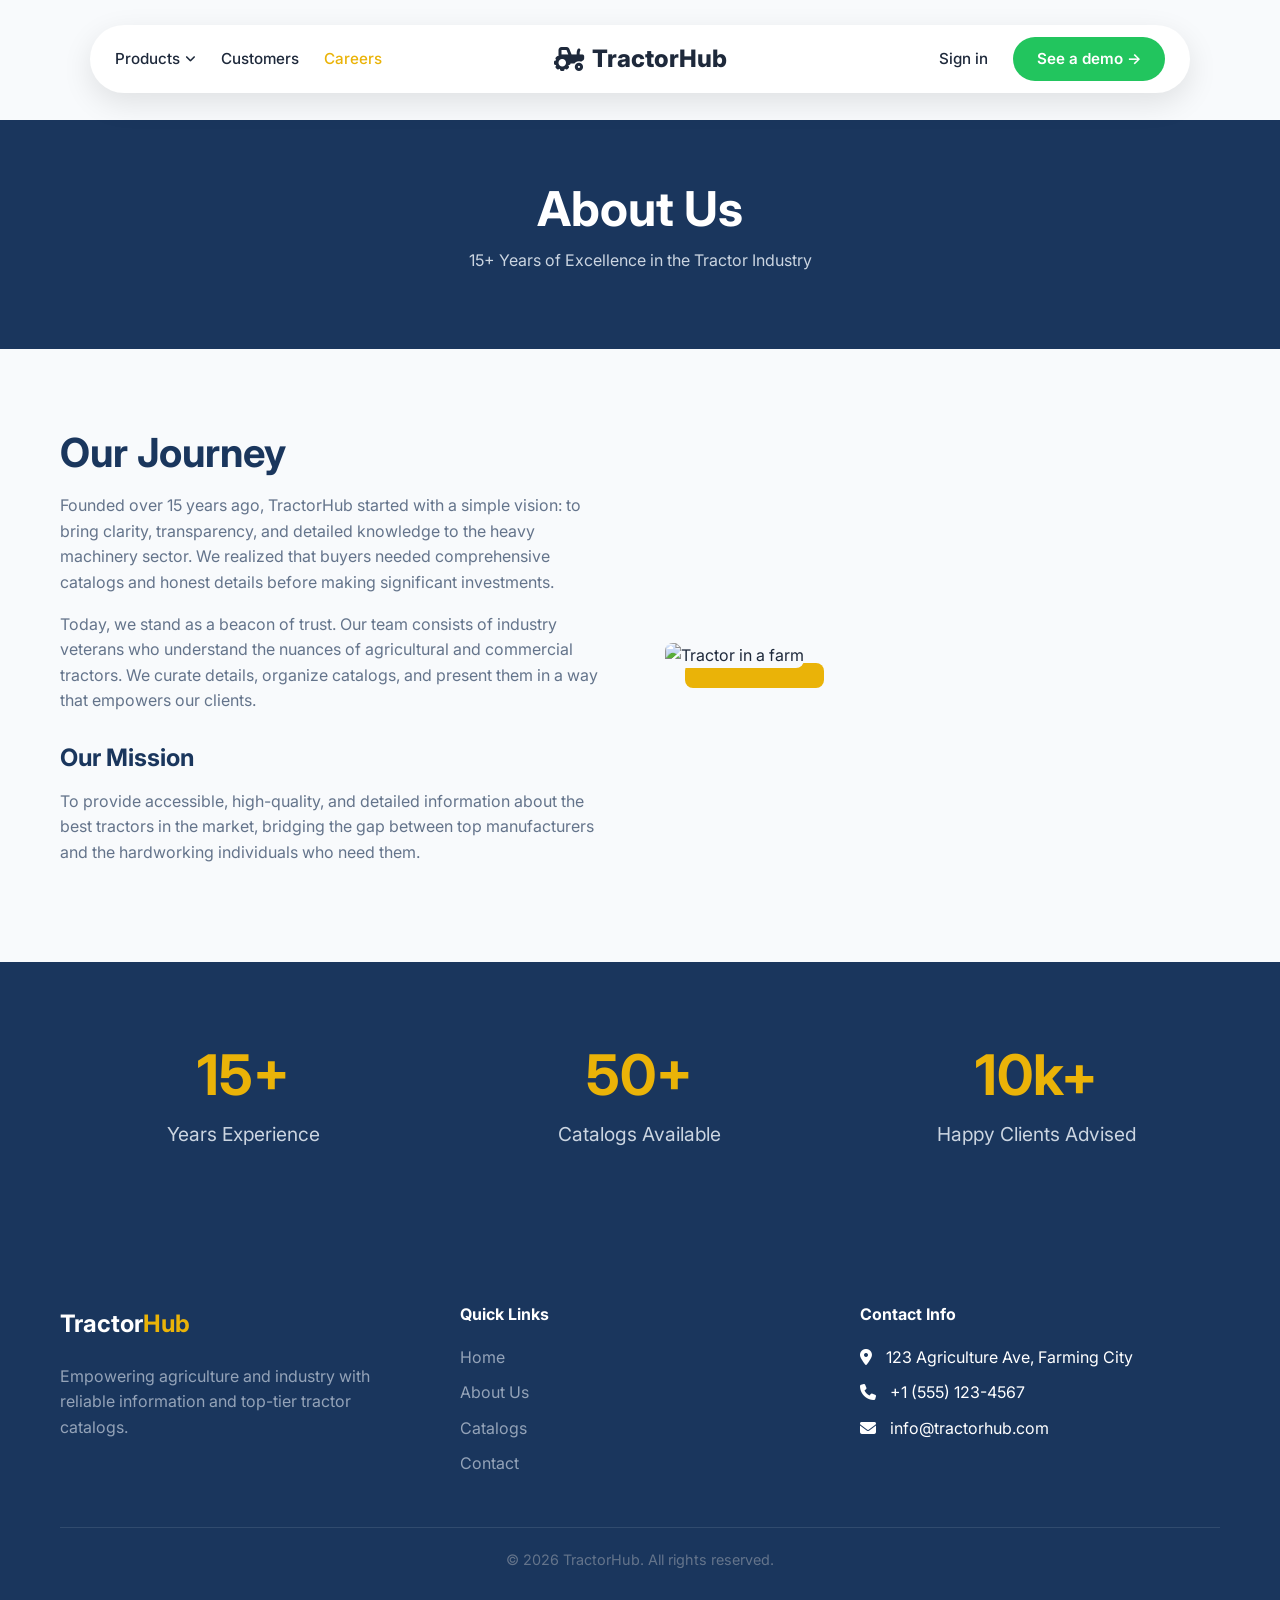
==== about.html @ 7ce3dd18 "Initial commit - TractorHub Website" ====
<!DOCTYPE html>
<html lang="en">
<head>
    <meta charset="UTF-8">
    <meta name="viewport" content="width=device-width, initial-scale=1.0">
    <title>About Us - TractorHub</title>
    <link href="https://fonts.googleapis.com/css2?family=Inter:wght@300;400;600;700;800&display=swap" rel="stylesheet">
    <link rel="stylesheet" href="https://cdnjs.cloudflare.com/ajax/libs/font-awesome/6.4.0/css/all.min.css">
    <link rel="stylesheet" href="css/style.css">
</head>
<body>

    <!-- Header -->
    <header>
        <div class="navbar">
            <div class="nav-left">
                <a href="index.html">Products <i class="fa-solid fa-angle-down" style="font-size: 0.8em; margin-left: 5px;"></i></a>
                <a href="catalogs.html">Customers</a>
                <a href="about.html" class="active">Careers</a>
            </div>
            
            <a href="index.html" class="logo">
                <i class="fa-solid fa-tractor"></i> TractorHub
            </a>
            
            <div class="nav-right">
                <a href="#" class="sign-in">Sign in</a>
                <a href="contact.html" class="btn-demo">See a demo &rarr;</a>
            </div>
        </div>
    </header>

    <!-- Page Header -->
    <div style="background-color: var(--primary-color); color: white; padding: 60px 0; text-align: center;">
        <div class="container">
            <h1 style="margin-bottom: 0;">About Us</h1>
            <p style="color: #cbd5e1; margin-top: 10px;">15+ Years of Excellence in the Tractor Industry</p>
        </div>
    </div>

    <!-- About Content -->
    <section class="section-padding">
        <div class="container about-flex">
            <div class="about-text">
                <h2>Our Journey</h2>
                <p>Founded over 15 years ago, TractorHub started with a simple vision: to bring clarity, transparency, and detailed knowledge to the heavy machinery sector. We realized that buyers needed comprehensive catalogs and honest details before making significant investments.</p>
                <p>Today, we stand as a beacon of trust. Our team consists of industry veterans who understand the nuances of agricultural and commercial tractors. We curate details, organize catalogs, and present them in a way that empowers our clients.</p>
                
                <h3 style="margin-top: 30px; color: var(--primary-color);">Our Mission</h3>
                <p>To provide accessible, high-quality, and detailed information about the best tractors in the market, bridging the gap between top manufacturers and the hardworking individuals who need them.</p>
            </div>
            <div class="about-img">
                <img src="https://images.unsplash.com/photo-1589923188900-85dae523342b?auto=format&fit=crop&w=800&q=80" alt="Tractor in a farm">
            </div>
        </div>
    </section>

    <!-- Stats -->
    <section class="section-padding" style="background-color: var(--primary-color); color: white;">
        <div class="container">
            <div class="features-grid" style="margin-top: 0;">
                <div class="text-center">
                    <h2 style="color: var(--secondary-color); font-size: 3.5rem; margin-bottom: 10px;">15+</h2>
                    <p style="color: #cbd5e1; font-size: 1.2rem;">Years Experience</p>
                </div>
                <div class="text-center">
                    <h2 style="color: var(--secondary-color); font-size: 3.5rem; margin-bottom: 10px;">50+</h2>
                    <p style="color: #cbd5e1; font-size: 1.2rem;">Catalogs Available</p>
                </div>
                <div class="text-center">
                    <h2 style="color: var(--secondary-color); font-size: 3.5rem; margin-bottom: 10px;">10k+</h2>
                    <p style="color: #cbd5e1; font-size: 1.2rem;">Happy Clients Advised</p>
                </div>
            </div>
        </div>
    </section>

    <!-- Footer -->
    <footer>
        <div class="container">
            <div class="footer-grid">
                <div>
                    <div class="footer-logo">Tractor<span>Hub</span></div>
                    <p class="footer-text">Empowering agriculture and industry with reliable information and top-tier tractor catalogs.</p>
                </div>
                <div class="footer-links">
                    <h4>Quick Links</h4>
                    <ul>
                        <li><a href="index.html">Home</a></li>
                        <li><a href="about.html">About Us</a></li>
                        <li><a href="catalogs.html">Catalogs</a></li>
                        <li><a href="contact.html">Contact</a></li>
                    </ul>
                </div>
                <div class="footer-links">
                    <h4>Contact Info</h4>
                    <ul>
                        <li><i class="fa-solid fa-location-dot" style="margin-right: 10px;"></i> 123 Agriculture Ave, Farming City</li>
                        <li><i class="fa-solid fa-phone" style="margin-right: 10px;"></i> +1 (555) 123-4567</li>
                        <li><i class="fa-solid fa-envelope" style="margin-right: 10px;"></i> info@tractorhub.com</li>
                    </ul>
                </div>
            </div>
            <div class="footer-bottom">
                <p>&copy; 2026 TractorHub. All rights reserved.</p>
            </div>
        </div>
    </footer>

</body>
</html>
---- css/style.css ----
/* ===== Premium Tractor & Automobile Business CSS ===== */
:root {
  --primary-color: #1a365d; /* Deep Blue */
  --secondary-color: #eab308; /* Industrial Yellow */
  --text-dark: #1e293b;
  --text-light: #64748b;
  --bg-light: #f8fafc;
  --white: #ffffff;
  --transition: all 0.3s ease-in-out;
  --font-main: 'Inter', system-ui, -apple-system, sans-serif;
}

* {
  margin: 0;
  padding: 0;
  box-sizing: border-box;
}

body {
  font-family: var(--font-main);
  line-height: 1.6;
  color: var(--text-dark);
  background-color: var(--bg-light);
}

body:not(.has-hero) {
  padding-top: 120px; 
}

a {
  text-decoration: none;
  color: inherit;
}

ul {
  list-style: none;
}

/* Typography */
h1, h2, h3, h4 {
  font-weight: 700;
  line-height: 1.2;
  margin-bottom: 1rem;
}

h1 { font-size: 3rem; }
h2 { font-size: 2.5rem; color: var(--primary-color); }
h3 { font-size: 1.5rem; }

p {
  margin-bottom: 1rem;
  color: var(--text-light);
}

.container {
  max-width: 1200px;
  margin: 0 auto;
  padding: 0 20px;
}

.text-center { text-align: center; }
.section-padding { padding: 80px 0; }

/* Buttons */
.btn {
  display: inline-block;
  padding: 12px 30px;
  border-radius: 4px;
  font-weight: 600;
  text-transform: uppercase;
  letter-spacing: 1px;
  transition: var(--transition);
  cursor: pointer;
  border: none;
}

.btn-primary {
  background-color: var(--secondary-color);
  color: var(--primary-color);
}

.btn-primary:hover {
  background-color: #ca9a04;
  transform: translateY(-2px);
  box-shadow: 0 4px 12px rgba(234, 179, 8, 0.3);
}

.btn-outline {
  border: 2px solid var(--white);
  color: var(--white);
}

.btn-outline:hover {
  background-color: var(--white);
  color: var(--primary-color);
}

/* ===== NEW FLOATING NAVBAR STYLES ===== */
header {
  position: absolute;
  top: 25px;
  left: 0;
  right: 0;
  z-index: 1000;
  display: flex;
  justify-content: center;
}

.navbar {
  background-color: var(--white);
  display: grid;
  grid-template-columns: 1fr auto 1fr;
  align-items: center;
  width: 90%;
  max-width: 1100px;
  padding: 12px 25px;
  border-radius: 50px;
  box-shadow: 0 10px 30px rgba(0,0,0,0.1);
}

.nav-left {
  display: flex;
  gap: 25px;
  justify-content: flex-start;
  font-size: 0.95rem;
  font-weight: 500;
}

.nav-left a {
  color: var(--text-dark);
  transition: var(--transition);
  display: flex;
  align-items: center;
}

.nav-left a:hover, .nav-left a.active {
  color: var(--secondary-color);
}

.logo {
  font-size: 1.5rem;
  font-weight: 800;
  color: var(--text-dark);
  display: flex;
  align-items: center;
  gap: 8px;
}

.nav-right {
  display: flex;
  gap: 25px;
  justify-content: flex-end;
  align-items: center;
  font-size: 0.95rem;
  font-weight: 500;
}

.nav-right a.sign-in {
  color: var(--text-dark);
}

.nav-right a.sign-in:hover {
  color: var(--secondary-color);
}

.btn-demo {
  background-color: #22c55e;
  color: var(--white) !important;
  padding: 10px 24px;
  border-radius: 30px;
  font-weight: 600;
  display: inline-flex;
  align-items: center;
  gap: 8px;
  transition: var(--transition);
}

.btn-demo:hover {
  background-color: #16a34a;
}

/* Hero Section */
.hero {
  height: 100vh;
  background: linear-gradient(rgba(26, 54, 93, 0.6), rgba(26, 54, 93, 0.8)), url('https://images.unsplash.com/photo-1592982537447-7440770cbfc9?auto=format&fit=crop&q=80') center/cover;
  display: flex;
  align-items: center;
  color: var(--white);
  padding-top: 80px; 
}

.hero-content {
  max-width: 800px;
}

.hero p {
  color: #e2e8f0;
  font-size: 1.2rem;
  margin-bottom: 2rem;
}

.hero-btns {
  display: flex;
  gap: 20px;
}

/* Features Section */
.features-grid {
  display: grid;
  grid-template-columns: repeat(auto-fit, minmax(300px, 1fr));
  gap: 30px;
  margin-top: 50px;
}

.feature-card {
  background: var(--white);
  padding: 40px 30px;
  border-radius: 8px;
  text-align: center;
  box-shadow: 0 4px 6px rgba(0,0,0,0.05);
  transition: var(--transition);
  border-bottom: 4px solid transparent;
}

.feature-card:hover {
  transform: translateY(-10px);
  box-shadow: 0 10px 20px rgba(0,0,0,0.1);
  border-bottom-color: var(--secondary-color);
}

.feature-icon {
  font-size: 3rem;
  color: var(--secondary-color);
  margin-bottom: 20px;
}

/* Catalogs/Services Section */
.catalogs {
  background-color: var(--white);
}

.catalog-grid {
  display: grid;
  grid-template-columns: repeat(auto-fit, minmax(350px, 1fr));
  gap: 40px;
  margin-top: 50px;
}

.catalog-item {
  border-radius: 8px;
  overflow: hidden;
  box-shadow: 0 4px 15px rgba(0,0,0,0.08);
  background: var(--white);
  transition: var(--transition);
}

.catalog-item:hover {
  transform: scale(1.02);
}

.catalog-img {
  width: 100%;
  height: 250px;
  object-fit: cover;
}

.catalog-info {
  padding: 25px;
}

/* About Section */
.about-flex {
  display: flex;
  align-items: center;
  gap: 50px;
}

.about-text, .about-img {
  flex: 1;
}

.about-img img {
  width: 100%;
  border-radius: 8px;
  box-shadow: 20px 20px 0 var(--secondary-color);
}

/* Contact Section */
.contact-wrapper {
  display: grid;
  grid-template-columns: 1fr 1fr;
  gap: 50px;
  background: var(--white);
  padding: 50px;
  border-radius: 12px;
  box-shadow: 0 10px 30px rgba(0,0,0,0.05);
}

.contact-info h3 { color: var(--primary-color); }
.info-item {
  display: flex;
  align-items: flex-start;
  margin-bottom: 20px;
  gap: 15px;
}

.info-item i {
  color: var(--secondary-color);
  font-size: 1.5rem;
  margin-top: 5px;
}

.contact-form .form-group {
  margin-bottom: 20px;
}

.form-control {
  width: 100%;
  padding: 15px;
  border: 1px solid #cbd5e1;
  border-radius: 4px;
  font-family: inherit;
  transition: var(--transition);
}

.form-control:focus {
  outline: none;
  border-color: var(--primary-color);
  box-shadow: 0 0 0 3px rgba(26, 54, 93, 0.1);
}

textarea.form-control {
  height: 150px;
  resize: vertical;
}

/* Footer */
footer {
  background-color: var(--primary-color);
  color: var(--white);
  padding: 60px 0 20px;
}

.footer-grid {
  display: grid;
  grid-template-columns: repeat(auto-fit, minmax(250px, 1fr));
  gap: 40px;
  margin-bottom: 40px;
}

.footer-logo {
  font-size: 1.5rem;
  font-weight: bold;
  margin-bottom: 20px;
}

.footer-logo span { color: var(--secondary-color); }
.footer-text { color: #94a3b8; }

.footer-links h4 { margin-bottom: 20px; }
.footer-links li { margin-bottom: 10px; }
.footer-links a { color: #94a3b8; transition: var(--transition); }
.footer-links a:hover { color: var(--secondary-color); padding-left: 5px; }

.footer-bottom {
  text-align: center;
  padding-top: 20px;
  border-top: 1px solid rgba(255,255,255,0.1);
  color: #94a3b8;
  font-size: 0.9rem;
}

/* Responsive */
@media (max-width: 768px) {
  .navbar { grid-template-columns: 1fr auto; padding: 15px 20px; width: 95%; }
  .nav-left, .nav-right { display: none; }
  h1 { font-size: 2.2rem; }
  .about-flex { flex-direction: column; }
  .contact-wrapper { grid-template-columns: 1fr; }
}
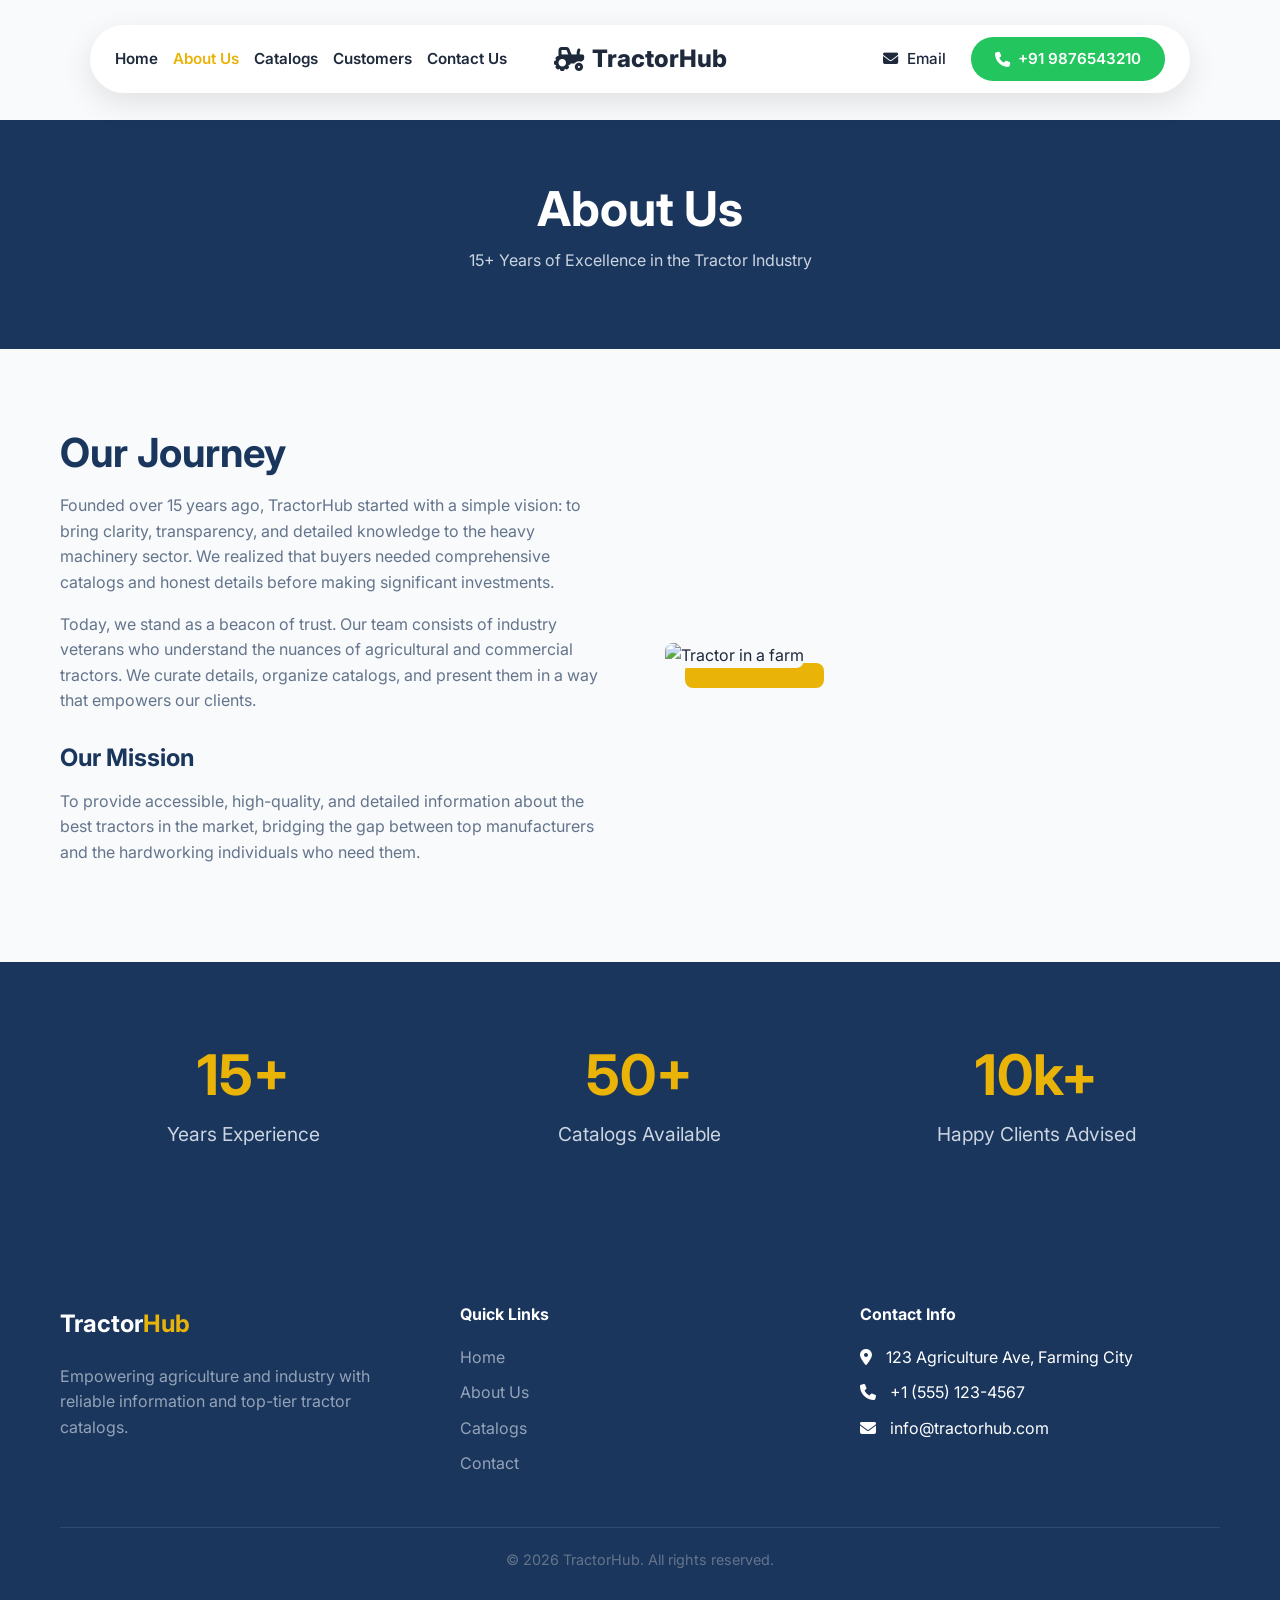
==== commit 67dd301d: "Updated navbar with contact info and added customers page" ====
--- a/about.html
+++ b/about.html
@@ -14,9 +14,11 @@
     <header>
         <div class="navbar">
             <div class="nav-left">
-                <a href="index.html">Products <i class="fa-solid fa-angle-down" style="font-size: 0.8em; margin-left: 5px;"></i></a>
-                <a href="catalogs.html">Customers</a>
-                <a href="about.html" class="active">Careers</a>
+                <a href="index.html">Home</a>
+                <a href="about.html" class="active">About Us</a>
+                <a href="catalogs.html">Catalogs</a>
+                <a href="customers.html">Customers</a>
+                <a href="contact.html">Contact Us</a>
             </div>
             
             <a href="index.html" class="logo">
@@ -24,8 +26,8 @@
             </a>
             
             <div class="nav-right">
-                <a href="#" class="sign-in">Sign in</a>
-                <a href="contact.html" class="btn-demo">See a demo &rarr;</a>
+                <a href="mailto:info@tractorhub.com" class="sign-in"><i class="fa-solid fa-envelope" style="margin-right: 5px;"></i> Email</a>
+                <a href="tel:+919876543210" class="btn-demo"><i class="fa-solid fa-phone"></i> +91 9876543210</a>
             </div>
         </div>
     </header>
--- a/css/style.css
+++ b/css/style.css
@@ -120,10 +120,10 @@
 
 .nav-left {
   display: flex;
-  gap: 25px;
+  gap: 15px;
   justify-content: flex-start;
   font-size: 0.95rem;
-  font-weight: 500;
+  font-weight: 600;
 }
 
 .nav-left a {
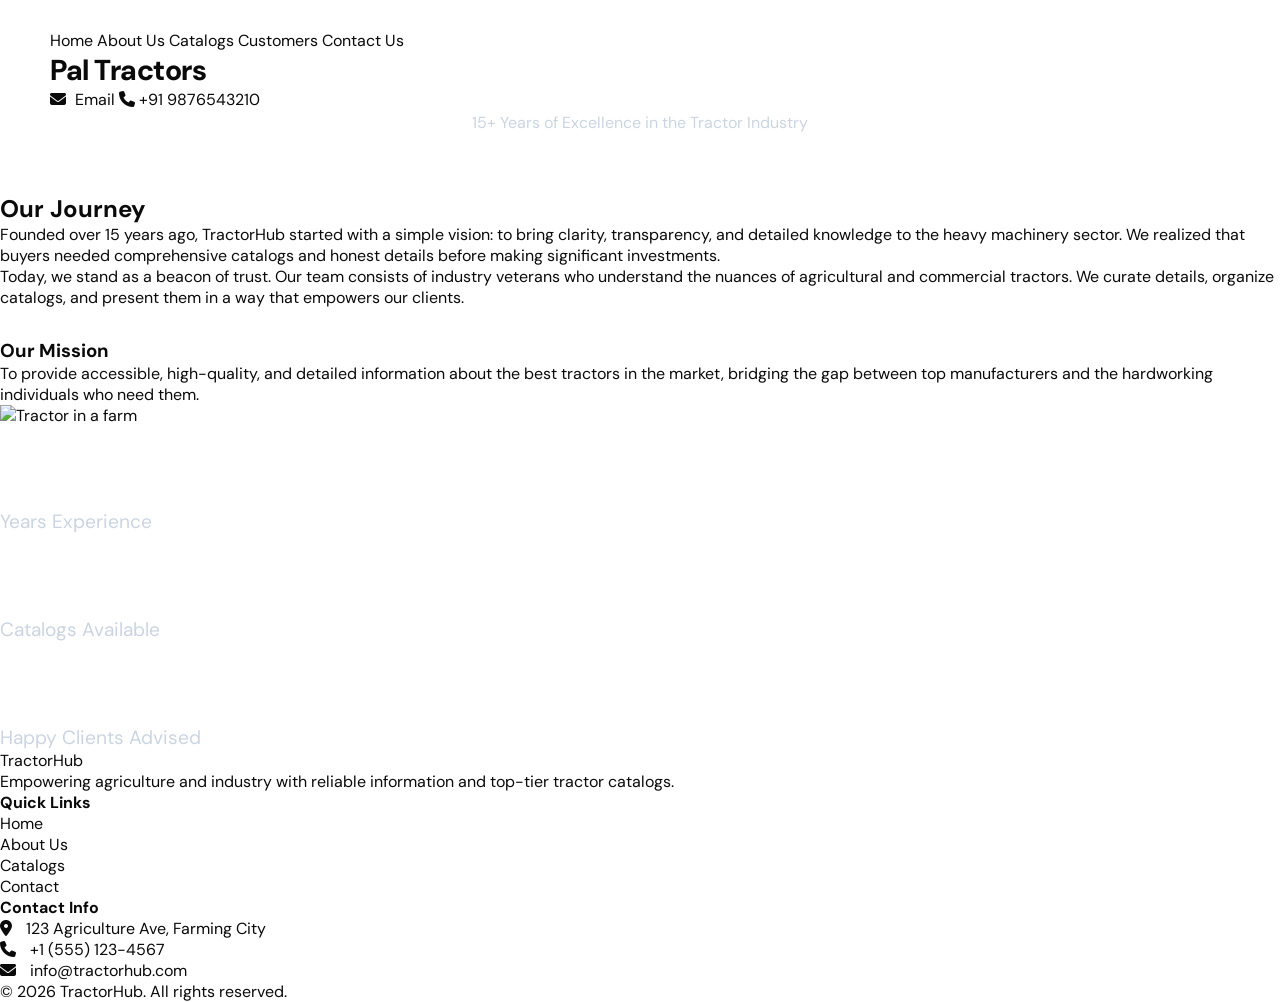
==== commit aa6168fd: "Updated brand name to Pal Tractors, added nav hover effects, and implemented automatic image slider " ====
--- a/about.html
+++ b/about.html
@@ -21,9 +21,7 @@
                 <a href="contact.html">Contact Us</a>
             </div>
             
-            <a href="index.html" class="logo">
-                <i class="fa-solid fa-tractor"></i> TractorHub
-            </a>
+            <a href="index.html" class="logo">Pal Tractors</a>
             
             <div class="nav-right">
                 <a href="mailto:info@tractorhub.com" class="sign-in"><i class="fa-solid fa-envelope" style="margin-right: 5px;"></i> Email</a>
--- a/css/style.css
+++ b/css/style.css
@@ -1,13 +1,15 @@
-/* ===== Premium Tractor & Automobile Business CSS ===== */
+/* ===== New TractorHub CSS (TerraElix Inspired) ===== */
+@import url('https://fonts.googleapis.com/css2?family=DM+Sans:opsz,wght@9..40,400;9..40,500;9..40,700&display=swap');
+
 :root {
-  --primary-color: #1a365d; /* Deep Blue */
-  --secondary-color: #eab308; /* Industrial Yellow */
-  --text-dark: #1e293b;
-  --text-light: #64748b;
-  --bg-light: #f8fafc;
+  --primary-green: #5a7d2a;
+  --dark-green: #3f591c;
+  --black: #0a0a0a;
   --white: #ffffff;
-  --transition: all 0.3s ease-in-out;
-  --font-main: 'Inter', system-ui, -apple-system, sans-serif;
+  --off-white: #f5f5f5;
+  --text-gray: #e5e5e5;
+  --transition: all 0.3s ease;
+  --font-main: 'DM Sans', sans-serif;
 }
 
 * {
@@ -18,13 +20,9 @@
 
 body {
   font-family: var(--font-main);
-  line-height: 1.6;
-  color: var(--text-dark);
-  background-color: var(--bg-light);
-}
-
-body:not(.has-hero) {
-  padding-top: 120px; 
+  background-color: var(--white);
+  color: var(--black);
+  overflow-x: hidden;
 }
 
 a {
@@ -32,349 +30,357 @@
   color: inherit;
 }
 
-ul {
-  list-style: none;
-}
-
-/* Typography */
-h1, h2, h3, h4 {
-  font-weight: 700;
-  line-height: 1.2;
-  margin-bottom: 1rem;
-}
-
-h1 { font-size: 3rem; }
-h2 { font-size: 2.5rem; color: var(--primary-color); }
-h3 { font-size: 1.5rem; }
-
-p {
-  margin-bottom: 1rem;
-  color: var(--text-light);
-}
-
-.container {
-  max-width: 1200px;
-  margin: 0 auto;
-  padding: 0 20px;
-}
-
-.text-center { text-align: center; }
-.section-padding { padding: 80px 0; }
-
-/* Buttons */
-.btn {
-  display: inline-block;
-  padding: 12px 30px;
-  border-radius: 4px;
-  font-weight: 600;
-  text-transform: uppercase;
-  letter-spacing: 1px;
-  transition: var(--transition);
-  cursor: pointer;
-  border: none;
-}
-
-.btn-primary {
-  background-color: var(--secondary-color);
-  color: var(--primary-color);
-}
-
-.btn-primary:hover {
-  background-color: #ca9a04;
-  transform: translateY(-2px);
-  box-shadow: 0 4px 12px rgba(234, 179, 8, 0.3);
-}
-
-.btn-outline {
-  border: 2px solid var(--white);
-  color: var(--white);
-}
-
-.btn-outline:hover {
-  background-color: var(--white);
-  color: var(--primary-color);
-}
-
-/* ===== NEW FLOATING NAVBAR STYLES ===== */
+ul { list-style: none; }
+
+/* Transparent Navbar */
 header {
   position: absolute;
-  top: 25px;
+  top: 0;
   left: 0;
   right: 0;
-  z-index: 1000;
-  display: flex;
-  justify-content: center;
-}
-
-.navbar {
+  z-index: 100;
+  padding: 30px 50px;
+}
+
+.nav-container {
+  display: flex;
+  justify-content: space-between;
+  align-items: center;
+  max-width: 1400px;
+  margin: 0 auto;
+  color: var(--white);
+}
+
+.logo {
+  font-size: 1.8rem;
+  font-weight: 800;
+  letter-spacing: -0.5px;
+}
+
+.nav-links {
+  display: flex;
+  gap: 30px;
+  font-size: 1rem;
+  font-weight: 500;
+}
+
+/* Nav underline effect */
+.nav-links a {
+  position: relative;
+  padding-bottom: 5px;
+  transition: var(--transition);
+}
+.nav-links a::after {
+  content: '';
+  position: absolute;
+  bottom: 0;
+  left: 0;
+  width: 0;
+  height: 2px;
   background-color: var(--white);
-  display: grid;
-  grid-template-columns: 1fr auto 1fr;
-  align-items: center;
-  width: 90%;
-  max-width: 1100px;
-  padding: 12px 25px;
-  border-radius: 50px;
-  box-shadow: 0 10px 30px rgba(0,0,0,0.1);
-}
-
-.nav-left {
-  display: flex;
-  gap: 15px;
-  justify-content: flex-start;
-  font-size: 0.95rem;
-  font-weight: 600;
-}
-
-.nav-left a {
-  color: var(--text-dark);
-  transition: var(--transition);
-  display: flex;
-  align-items: center;
-}
-
-.nav-left a:hover, .nav-left a.active {
-  color: var(--secondary-color);
-}
-
-.logo {
-  font-size: 1.5rem;
-  font-weight: 800;
-  color: var(--text-dark);
-  display: flex;
-  align-items: center;
-  gap: 8px;
-}
-
-.nav-right {
-  display: flex;
-  gap: 25px;
-  justify-content: flex-end;
-  align-items: center;
-  font-size: 0.95rem;
-  font-weight: 500;
-}
-
-.nav-right a.sign-in {
-  color: var(--text-dark);
-}
-
-.nav-right a.sign-in:hover {
-  color: var(--secondary-color);
-}
-
-.btn-demo {
-  background-color: #22c55e;
-  color: var(--white) !important;
-  padding: 10px 24px;
-  border-radius: 30px;
-  font-weight: 600;
-  display: inline-flex;
+  transition: width 0.3s ease;
+}
+.nav-links a:hover::after, .nav-links a.active::after {
+  width: 100%;
+}
+.nav-links a:hover {
+  opacity: 1;
+}
+
+.nav-icons {
+  display: flex;
+  align-items: center;
+  gap: 20px;
+  font-size: 1rem;
+  font-weight: 500;
+}
+
+.nav-icons a {
+  display: flex;
   align-items: center;
   gap: 8px;
   transition: var(--transition);
 }
-
-.btn-demo:hover {
-  background-color: #16a34a;
+.nav-icons a:hover {
+  opacity: 0.8;
 }
 
 /* Hero Section */
-.hero {
-  height: 100vh;
-  background: linear-gradient(rgba(26, 54, 93, 0.6), rgba(26, 54, 93, 0.8)), url('https://images.unsplash.com/photo-1592982537447-7440770cbfc9?auto=format&fit=crop&q=80') center/cover;
-  display: flex;
-  align-items: center;
-  color: var(--white);
-  padding-top: 80px; 
+.hero-section {
+  position: relative;
+  min-height: 100vh;
+  background: linear-gradient(135deg, #74a336 0%, #3f591c 100%);
+  display: flex;
+  flex-direction: column;
+  justify-content: center;
+  padding: 120px 50px 0;
+  overflow: hidden;
+}
+
+.hero-bg-image {
+  position: absolute;
+  top: 0;
+  left: 0;
+  width: 100%;
+  height: 100%;
+  object-fit: cover;
+  opacity: 0.3;
+  mix-blend-mode: overlay;
+  pointer-events: none;
 }
 
 .hero-content {
-  max-width: 800px;
-}
-
-.hero p {
-  color: #e2e8f0;
-  font-size: 1.2rem;
-  margin-bottom: 2rem;
-}
-
-.hero-btns {
-  display: flex;
+  position: relative;
+  z-index: 10;
+  max-width: 1400px;
+  margin: 0 auto;
+  width: 100%;
+  display: flex;
+  align-items: center;
+  justify-content: space-between;
+}
+
+.hero-left {
+  flex: 1;
+  max-width: 650px;
+  color: var(--white);
+}
+
+.huge-title {
+  font-size: 5.5rem;
+  line-height: 0.95;
+  font-weight: 700;
+  letter-spacing: -2px;
+  margin-bottom: 40px;
+  position: relative;
+}
+
+.huge-title em {
+  font-weight: 400;
+  font-style: normal;
+  color: rgba(255, 255, 255, 0.7);
+}
+
+.check-badge {
+  display: inline-flex;
+  align-items: center;
+  justify-content: center;
+  width: 60px;
+  height: 60px;
+  background-color: rgba(255,255,255,0.2);
+  border-radius: 50%;
+  backdrop-filter: blur(5px);
+  margin-left: 15px;
+  vertical-align: middle;
+}
+
+.hero-action {
+  display: flex;
+  align-items: center;
+  gap: 30px;
+}
+
+.btn-explore {
+  background-color: var(--black);
+  color: var(--white);
+  padding: 18px 35px;
+  font-size: 1.1rem;
+  font-weight: 500;
+  display: inline-flex;
+  align-items: center;
+  gap: 10px;
+  transition: var(--transition);
+}
+
+.btn-explore:hover {
+  background-color: #222;
+  transform: translateY(-2px);
+}
+
+.hero-desc {
+  max-width: 250px;
+  font-size: 0.9rem;
+  line-height: 1.5;
+  color: var(--text-gray);
+}
+
+.hero-right {
+  flex: 1;
+  display: flex;
+  justify-content: flex-end;
+  position: relative;
+}
+
+/* Image Slider inside Hero Right */
+.hero-slider {
+  position: relative;
+  width: 100%;
+  max-width: 600px;
+  height: 450px;
+  transform: rotate(3deg);
+  transition: transform 0.5s ease;
+}
+
+.hero-slider:hover {
+  transform: rotate(0deg) scale(1.02);
+}
+
+.hero-slider img {
+  position: absolute;
+  top: 0;
+  left: 0;
+  width: 100%;
+  height: 100%;
+  object-fit: cover;
+  border-radius: 20px;
+  box-shadow: 0 30px 60px rgba(0,0,0,0.3);
+  opacity: 0;
+  animation: slideFade 15s infinite;
+}
+
+/* Delay for each image to create a continuous loop */
+.hero-slider img:nth-child(1) { animation-delay: 0s; }
+.hero-slider img:nth-child(2) { animation-delay: 5s; }
+.hero-slider img:nth-child(3) { animation-delay: 10s; }
+
+@keyframes slideFade {
+  0% { opacity: 0; transform: scale(1.05); }
+  5% { opacity: 1; transform: scale(1); }
+  33% { opacity: 1; transform: scale(1); }
+  38% { opacity: 0; transform: scale(0.95); }
+  100% { opacity: 0; }
+}
+
+/* Bottom Banner */
+.bottom-banner-wrapper {
+  position: relative;
+  z-index: 20;
+  max-width: 1400px;
+  margin: -60px auto 40px;
+  display: flex;
+  box-shadow: 0 20px 40px rgba(0,0,0,0.15);
+}
+
+.banner-left, .banner-center, .banner-right {
+  padding: 40px;
+}
+
+.banner-left {
+  flex: 2;
+  background-color: var(--off-white);
+  position: relative;
+  overflow: hidden;
+}
+
+.banner-left h3 {
+  font-size: 1.8rem;
+  font-weight: 500;
+  line-height: 1.2;
+  margin-bottom: 20px;
+  max-width: 300px;
+}
+
+.banner-link {
+  font-size: 0.9rem;
+  font-weight: 500;
+  text-decoration: underline;
+  color: #555;
+}
+
+.banner-bg-img {
+  position: absolute;
+  right: -20px;
+  bottom: -20px;
+  width: 300px;
+  height: 200px;
+  object-fit: cover;
+  opacity: 0.9;
+  border-radius: 20px;
+  box-shadow: -10px -10px 30px rgba(0,0,0,0.05);
+}
+
+.banner-center {
+  flex: 1;
+  background-color: var(--white);
+  display: flex;
+  flex-direction: column;
+  justify-content: space-between;
+}
+
+.icon-circle {
+  width: 40px;
+  height: 40px;
+  border-radius: 50%;
+  background-color: var(--black);
+  color: var(--white);
+  display: flex;
+  align-items: center;
+  justify-content: center;
+  margin-bottom: 15px;
+}
+
+.banner-center p {
+  font-size: 0.95rem;
+  color: #555;
+  margin-bottom: 20px;
+}
+
+.carousel-dots {
+  display: flex;
+  gap: 8px;
+}
+
+.carousel-dots span {
+  width: 25px;
+  height: 2px;
+  background-color: #ddd;
+}
+.carousel-dots span.active { background-color: var(--black); }
+
+.banner-right {
+  flex: 1.5;
+  background-color: var(--black);
+  color: var(--white);
+  display: flex;
+  align-items: center;
   gap: 20px;
 }
 
-/* Features Section */
-.features-grid {
-  display: grid;
-  grid-template-columns: repeat(auto-fit, minmax(300px, 1fr));
-  gap: 30px;
-  margin-top: 50px;
-}
-
-.feature-card {
-  background: var(--white);
-  padding: 40px 30px;
-  border-radius: 8px;
-  text-align: center;
-  box-shadow: 0 4px 6px rgba(0,0,0,0.05);
-  transition: var(--transition);
-  border-bottom: 4px solid transparent;
-}
-
-.feature-card:hover {
-  transform: translateY(-10px);
-  box-shadow: 0 10px 20px rgba(0,0,0,0.1);
-  border-bottom-color: var(--secondary-color);
-}
-
-.feature-icon {
-  font-size: 3rem;
-  color: var(--secondary-color);
-  margin-bottom: 20px;
-}
-
-/* Catalogs/Services Section */
-.catalogs {
-  background-color: var(--white);
-}
-
-.catalog-grid {
-  display: grid;
-  grid-template-columns: repeat(auto-fit, minmax(350px, 1fr));
-  gap: 40px;
-  margin-top: 50px;
-}
-
-.catalog-item {
-  border-radius: 8px;
-  overflow: hidden;
-  box-shadow: 0 4px 15px rgba(0,0,0,0.08);
-  background: var(--white);
-  transition: var(--transition);
-}
-
-.catalog-item:hover {
-  transform: scale(1.02);
-}
-
-.catalog-img {
-  width: 100%;
-  height: 250px;
+.avatars {
+  display: flex;
+}
+
+.avatars img {
+  width: 50px;
+  height: 50px;
+  border-radius: 50%;
+  border: 2px solid var(--black);
+  margin-left: -15px;
   object-fit: cover;
 }
-
-.catalog-info {
-  padding: 25px;
-}
-
-/* About Section */
-.about-flex {
-  display: flex;
-  align-items: center;
-  gap: 50px;
-}
-
-.about-text, .about-img {
-  flex: 1;
-}
-
-.about-img img {
-  width: 100%;
-  border-radius: 8px;
-  box-shadow: 20px 20px 0 var(--secondary-color);
-}
-
-/* Contact Section */
-.contact-wrapper {
-  display: grid;
-  grid-template-columns: 1fr 1fr;
-  gap: 50px;
-  background: var(--white);
-  padding: 50px;
-  border-radius: 12px;
-  box-shadow: 0 10px 30px rgba(0,0,0,0.05);
-}
-
-.contact-info h3 { color: var(--primary-color); }
-.info-item {
-  display: flex;
-  align-items: flex-start;
-  margin-bottom: 20px;
-  gap: 15px;
-}
-
-.info-item i {
-  color: var(--secondary-color);
-  font-size: 1.5rem;
-  margin-top: 5px;
-}
-
-.contact-form .form-group {
-  margin-bottom: 20px;
-}
-
-.form-control {
-  width: 100%;
-  padding: 15px;
-  border: 1px solid #cbd5e1;
-  border-radius: 4px;
-  font-family: inherit;
-  transition: var(--transition);
-}
-
-.form-control:focus {
-  outline: none;
-  border-color: var(--primary-color);
-  box-shadow: 0 0 0 3px rgba(26, 54, 93, 0.1);
-}
-
-textarea.form-control {
-  height: 150px;
-  resize: vertical;
-}
-
-/* Footer */
-footer {
-  background-color: var(--primary-color);
-  color: var(--white);
-  padding: 60px 0 20px;
-}
-
-.footer-grid {
-  display: grid;
-  grid-template-columns: repeat(auto-fit, minmax(250px, 1fr));
-  gap: 40px;
-  margin-bottom: 40px;
-}
-
-.footer-logo {
-  font-size: 1.5rem;
-  font-weight: bold;
-  margin-bottom: 20px;
-}
-
-.footer-logo span { color: var(--secondary-color); }
-.footer-text { color: #94a3b8; }
-
-.footer-links h4 { margin-bottom: 20px; }
-.footer-links li { margin-bottom: 10px; }
-.footer-links a { color: #94a3b8; transition: var(--transition); }
-.footer-links a:hover { color: var(--secondary-color); padding-left: 5px; }
-
-.footer-bottom {
-  text-align: center;
-  padding-top: 20px;
-  border-top: 1px solid rgba(255,255,255,0.1);
-  color: #94a3b8;
-  font-size: 0.9rem;
+.avatars img:first-child { margin-left: 0; }
+
+.stats h3 {
+  font-size: 1.8rem;
+  font-weight: 500;
+}
+
+.stats p {
+  font-size: 0.85rem;
+  color: #999;
 }
 
 /* Responsive */
+@media (max-width: 1024px) {
+  .huge-title { font-size: 4rem; }
+  .bottom-banner-wrapper { flex-direction: column; margin-top: 0; }
+  .hero-section { padding-bottom: 60px; min-height: auto; }
+}
+
 @media (max-width: 768px) {
-  .navbar { grid-template-columns: 1fr auto; padding: 15px 20px; width: 95%; }
-  .nav-left, .nav-right { display: none; }
-  h1 { font-size: 2.2rem; }
-  .about-flex { flex-direction: column; }
-  .contact-wrapper { grid-template-columns: 1fr; }
-}
+  .nav-links { display: none; }
+  .hero-content { flex-direction: column; text-align: center; gap: 40px; }
+  .hero-action { flex-direction: column; }
+  .check-badge { display: none; }
+  .hero-slider { max-width: 90%; height: 300px; }
+}
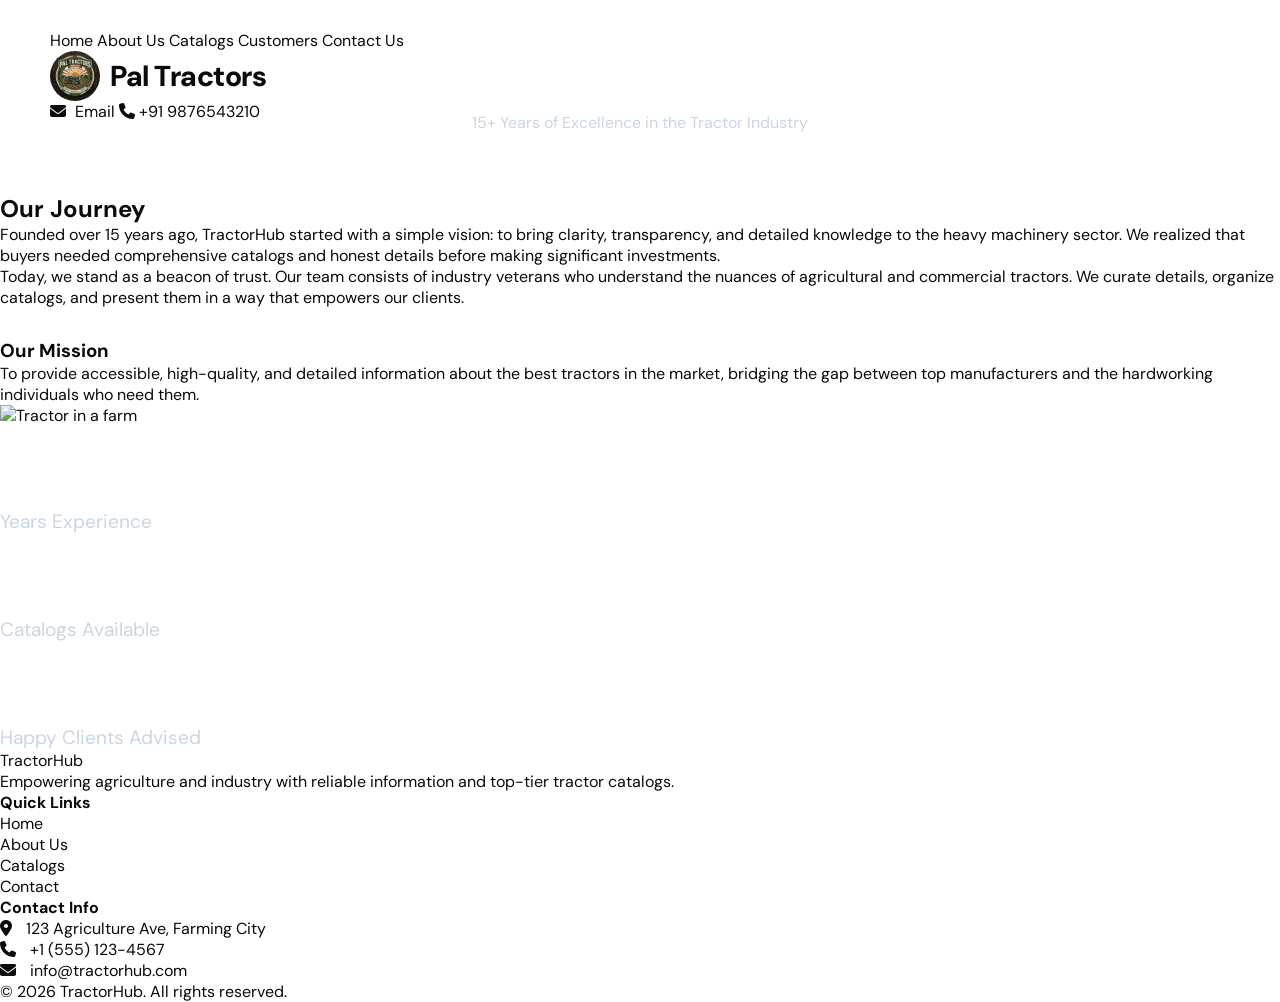
==== commit 379266fe: "Saved generated logos to images folder and applied Vintage Badge logo to navbar" ====
--- a/about.html
+++ b/about.html
@@ -21,7 +21,10 @@
                 <a href="contact.html">Contact Us</a>
             </div>
             
-            <a href="index.html" class="logo">Pal Tractors</a>
+            <a href="index.html" class="logo" style="display: flex; align-items: center; gap: 10px;">
+                <img src="images/logo3.jpg" alt="Pal Tractors" style="height: 50px; width: 50px; border-radius: 50%; object-fit: cover;">
+                Pal Tractors
+            </a>
             
             <div class="nav-right">
                 <a href="mailto:info@tractorhub.com" class="sign-in"><i class="fa-solid fa-envelope" style="margin-right: 5px;"></i> Email</a>
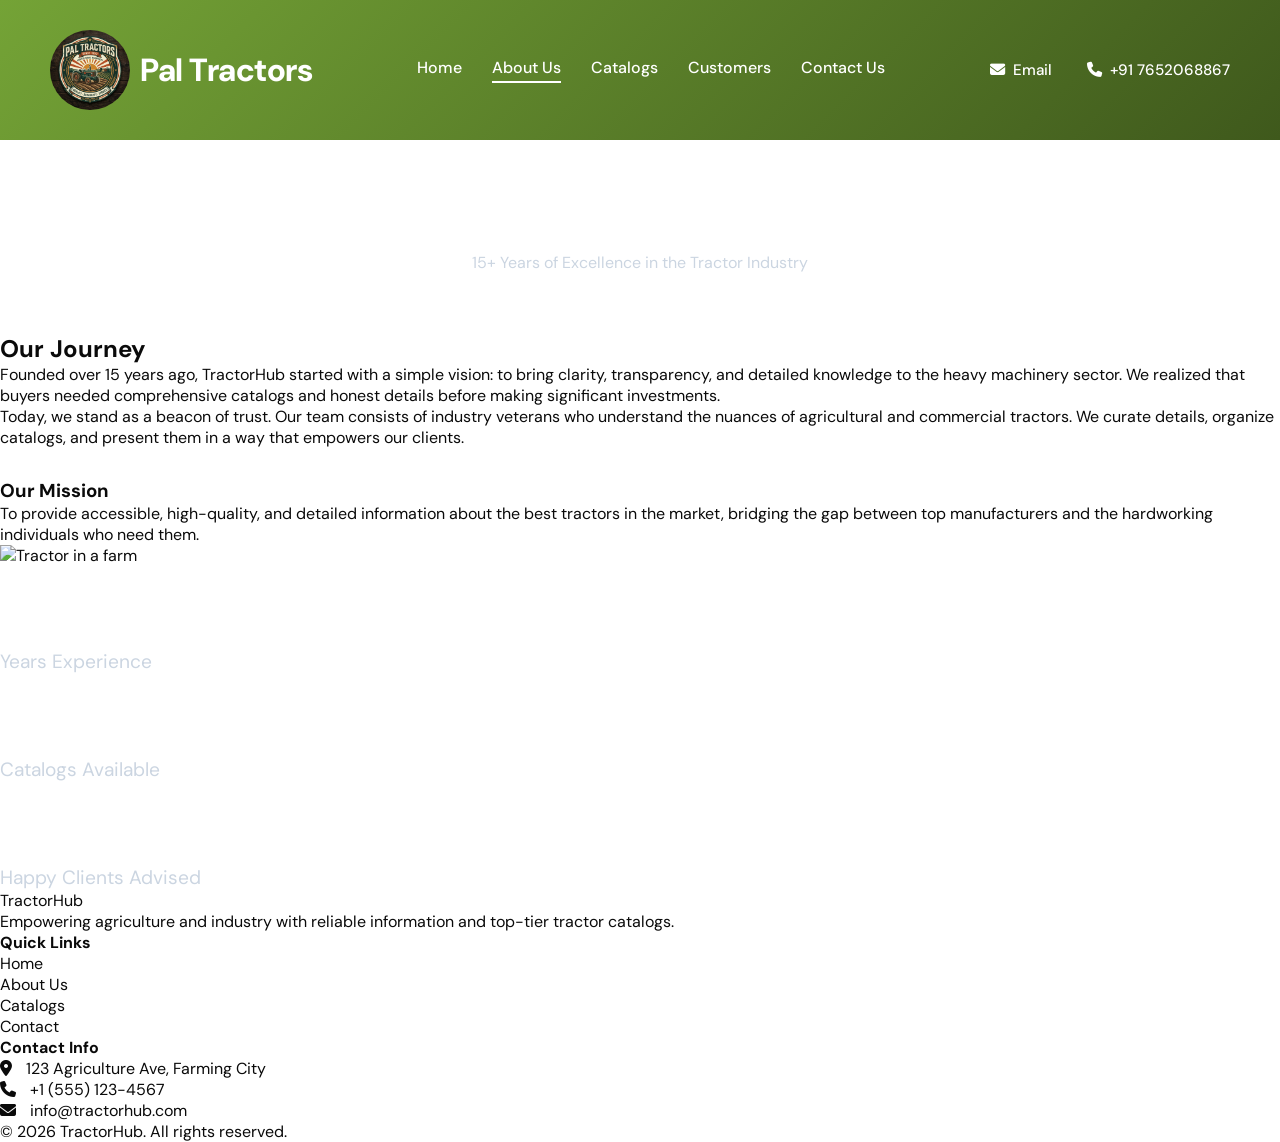
==== commit 816362a2: "Increased logo size, updated phone number, fixed header structure on all pages, and added full mobil" ====
--- a/about.html
+++ b/about.html
@@ -11,24 +11,24 @@
 <body>
 
     <!-- Header -->
-    <header>
-        <div class="navbar">
-            <div class="nav-left">
+    <header style="background: linear-gradient(135deg, #74a336 0%, #3f591c 100%); position: relative;">
+        <div class="nav-container">
+            <a href="index.html" class="logo" style="display: flex; align-items: center; gap: 10px; font-size: 2rem;">
+                <img src="images/logo3.jpg" alt="Pal Tractors" style="height: 80px; width: 80px; border-radius: 50%; object-fit: cover;">
+                Pal Tractors
+            </a>
+            
+            <nav class="nav-links">
                 <a href="index.html">Home</a>
                 <a href="about.html" class="active">About Us</a>
                 <a href="catalogs.html">Catalogs</a>
                 <a href="customers.html">Customers</a>
                 <a href="contact.html">Contact Us</a>
-            </div>
+            </nav>
             
-            <a href="index.html" class="logo" style="display: flex; align-items: center; gap: 10px;">
-                <img src="images/logo3.jpg" alt="Pal Tractors" style="height: 50px; width: 50px; border-radius: 50%; object-fit: cover;">
-                Pal Tractors
-            </a>
-            
-            <div class="nav-right">
-                <a href="mailto:info@tractorhub.com" class="sign-in"><i class="fa-solid fa-envelope" style="margin-right: 5px;"></i> Email</a>
-                <a href="tel:+919876543210" class="btn-demo"><i class="fa-solid fa-phone"></i> +91 9876543210</a>
+            <div class="nav-icons" style="font-size: 0.95rem; font-weight: 500;">
+                <a href="mailto:info@paltractors.com"><i class="fa-solid fa-envelope"></i> <span>Email</span></a>
+                <a href="tel:+917652068867" style="margin-left: 15px;"><i class="fa-solid fa-phone"></i> <span>+91 7652068867</span></a>
             </div>
         </div>
     </header>
--- a/css/style.css
+++ b/css/style.css
@@ -372,15 +372,32 @@
 
 /* Responsive */
 @media (max-width: 1024px) {
-  .huge-title { font-size: 4rem; }
+  .huge-title { font-size: 3.5rem; }
   .bottom-banner-wrapper { flex-direction: column; margin-top: 0; }
-  .hero-section { padding-bottom: 60px; min-height: auto; }
+  .hero-section { padding-bottom: 60px; min-height: auto; padding: 120px 30px 0; }
+  .banner-left, .banner-center, .banner-right { padding: 30px; }
 }
 
 @media (max-width: 768px) {
+  header { padding: 15px 20px; }
   .nav-links { display: none; }
-  .hero-content { flex-direction: column; text-align: center; gap: 40px; }
-  .hero-action { flex-direction: column; }
+  .nav-icons span { display: none; } /* Hide text on mobile, keep icons */
+  .logo { font-size: 1.3rem !important; }
+  .logo img { height: 50px !important; width: 50px !important; }
+  
+  .hero-section { padding: 100px 20px 40px; }
+  .hero-content { flex-direction: column; text-align: center; gap: 30px; }
+  .hero-action { flex-direction: column; align-items: center; }
+  .hero-desc { margin-top: 15px; }
+  .huge-title { font-size: 2.5rem; }
   .check-badge { display: none; }
-  .hero-slider { max-width: 90%; height: 300px; }
-}
+  
+  .hero-slider { max-width: 100%; height: 250px; transform: none; }
+  .hero-slider:hover { transform: none; }
+  
+  .bottom-banner-wrapper { margin-top: 20px; }
+  .banner-left h3 { font-size: 1.5rem; }
+  .banner-bg-img { width: 150px; height: 100px; right: 0; bottom: 0; }
+  .banner-right { flex-direction: column; text-align: center; }
+  .avatars { justify-content: center; }
+}
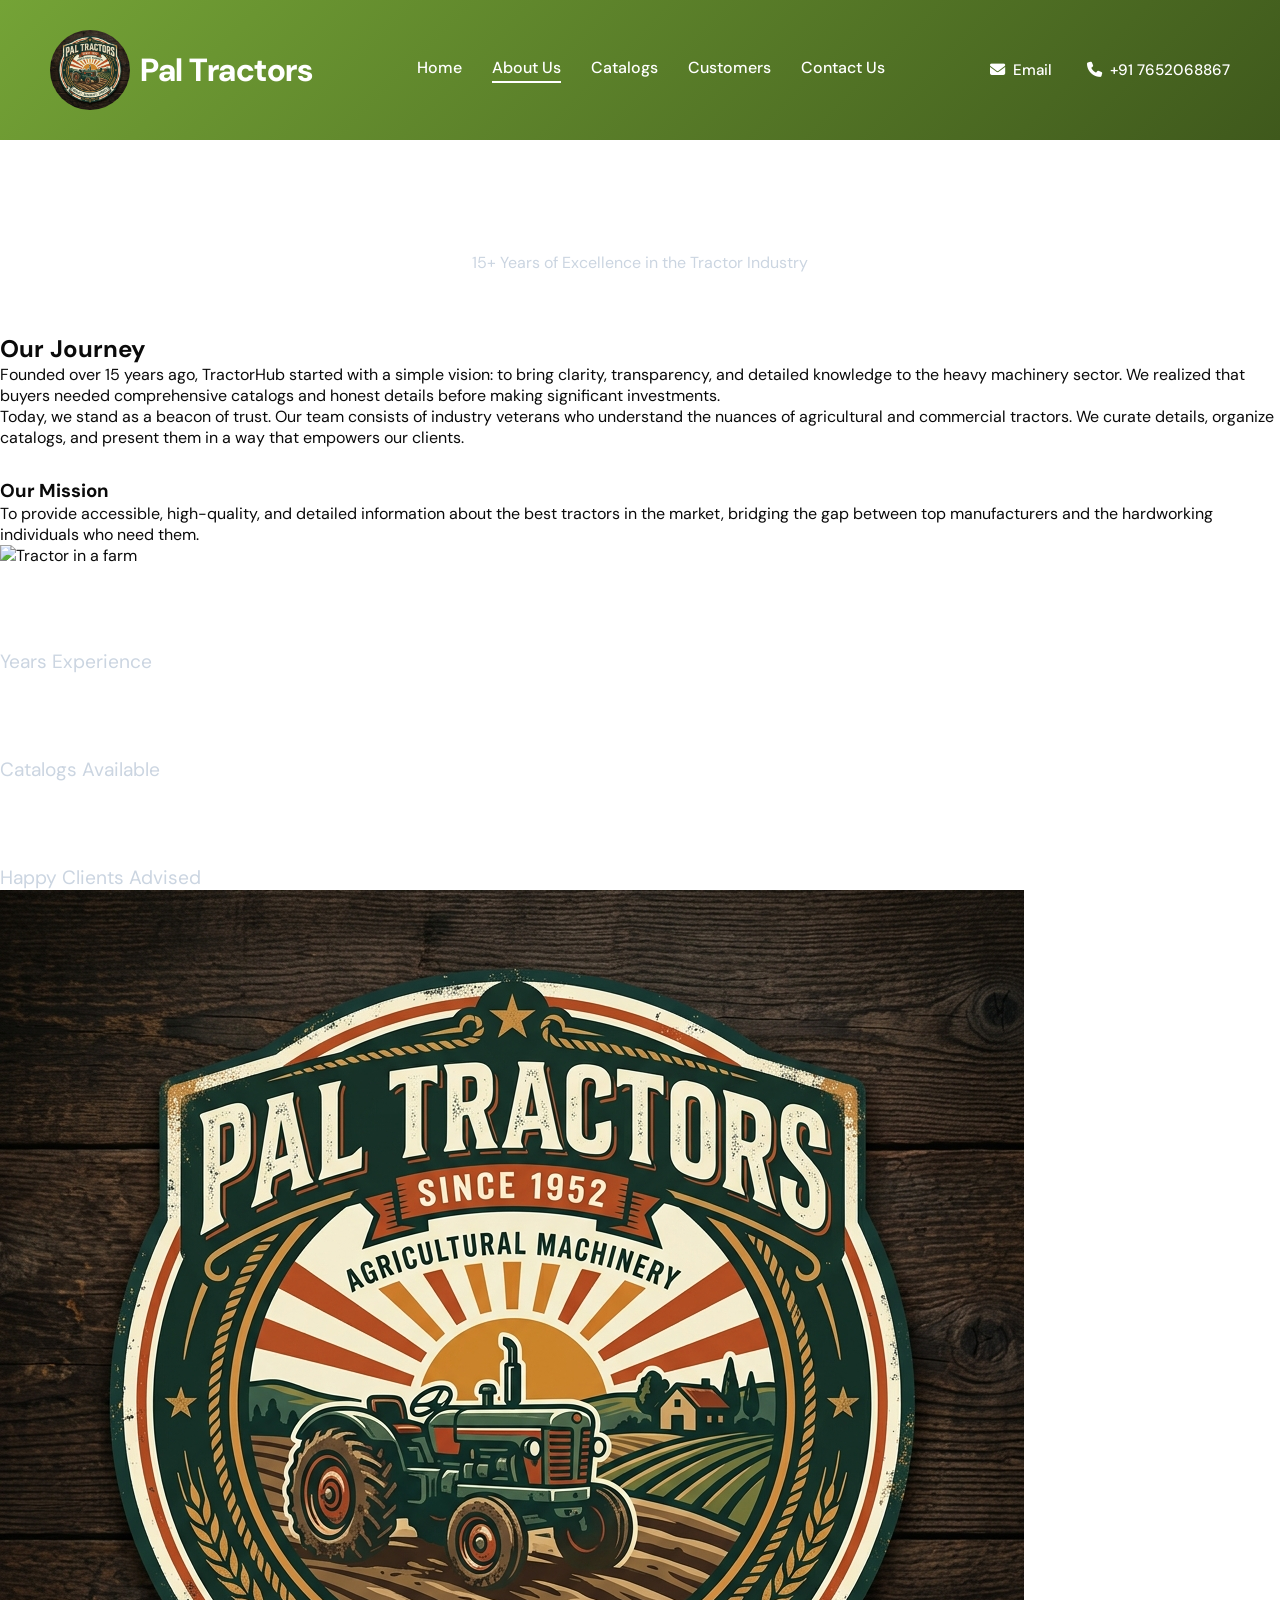
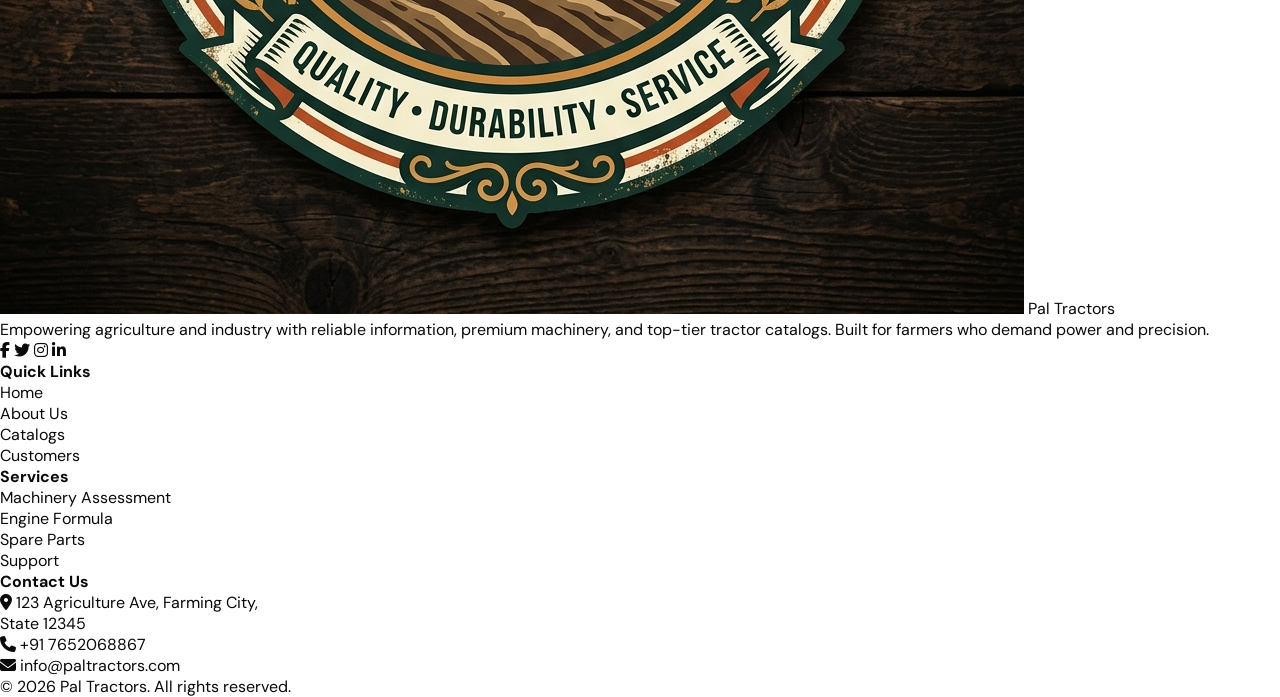
==== commit 77cebf8d: "Added premium green-themed footer to all pages" ====
--- a/about.html
+++ b/about.html
@@ -78,34 +78,65 @@
         </div>
     </section>
 
-    <!-- Footer -->
-    <footer>
-        <div class="container">
-            <div class="footer-grid">
-                <div>
-                    <div class="footer-logo">Tractor<span>Hub</span></div>
-                    <p class="footer-text">Empowering agriculture and industry with reliable information and top-tier tractor catalogs.</p>
+    <!-- Premium Footer -->
+    <footer class="premium-footer">
+        <div class="footer-container">
+            <div class="footer-top">
+                <div class="footer-brand">
+                    <a href="index.html" class="footer-logo">
+                        <img src="images/logo3.jpg" alt="Pal Tractors"> Pal Tractors
+                    </a>
+                    <p class="footer-desc">Empowering agriculture and industry with reliable information, premium machinery, and top-tier tractor catalogs. Built for farmers who demand power and precision.</p>
+                    
+                    <div class="footer-social">
+                        <a href="#"><i class="fa-brands fa-facebook-f"></i></a>
+                        <a href="#"><i class="fa-brands fa-twitter"></i></a>
+                        <a href="#"><i class="fa-brands fa-instagram"></i></a>
+                        <a href="#"><i class="fa-brands fa-linkedin-in"></i></a>
+                    </div>
                 </div>
-                <div class="footer-links">
-                    <h4>Quick Links</h4>
-                    <ul>
+                
+                <div class="footer-links-col">
+                    <h4 class="footer-title">Quick Links</h4>
+                    <ul class="footer-links">
                         <li><a href="index.html">Home</a></li>
                         <li><a href="about.html">About Us</a></li>
                         <li><a href="catalogs.html">Catalogs</a></li>
-                        <li><a href="contact.html">Contact</a></li>
+                        <li><a href="customers.html">Customers</a></li>
                     </ul>
                 </div>
-                <div class="footer-links">
-                    <h4>Contact Info</h4>
-                    <ul>
-                        <li><i class="fa-solid fa-location-dot" style="margin-right: 10px;"></i> 123 Agriculture Ave, Farming City</li>
-                        <li><i class="fa-solid fa-phone" style="margin-right: 10px;"></i> +1 (555) 123-4567</li>
-                        <li><i class="fa-solid fa-envelope" style="margin-right: 10px;"></i> info@tractorhub.com</li>
+                
+                <div class="footer-links-col">
+                    <h4 class="footer-title">Services</h4>
+                    <ul class="footer-links">
+                        <li><a href="#">Machinery Assessment</a></li>
+                        <li><a href="#">Engine Formula</a></li>
+                        <li><a href="#">Spare Parts</a></li>
+                        <li><a href="contact.html">Support</a></li>
+                    </ul>
+                </div>
+                
+                <div class="footer-contact-col">
+                    <h4 class="footer-title">Contact Us</h4>
+                    <ul class="footer-contact">
+                        <li>
+                            <i class="fa-solid fa-location-dot"></i>
+                            <span>123 Agriculture Ave, Farming City,<br>State 12345</span>
+                        </li>
+                        <li>
+                            <i class="fa-solid fa-phone"></i>
+                            <span>+91 7652068867</span>
+                        </li>
+                        <li>
+                            <i class="fa-solid fa-envelope"></i>
+                            <span>info@paltractors.com</span>
+                        </li>
                     </ul>
                 </div>
             </div>
+            
             <div class="footer-bottom">
-                <p>&copy; 2026 TractorHub. All rights reserved.</p>
+                <p>&copy; 2026 Pal Tractors. All rights reserved.</p>
             </div>
         </div>
     </footer>
--- a/css/style.css
+++ b/css/style.css
@@ -401,3 +401,31 @@
   .banner-right { flex-direction: column; text-align: center; }
   .avatars { justify-content: center; }
 }
+
+ / *   P r e m i u m   F o o t e r   * / 
+ . p r e m i u m - f o o t e r   { 
+     b a c k g r o u n d - c o l o r :   # 0 d 1 4 0 6 ; 
+     c o l o r :   # a 0 b 3 8 c ; 
+     p a d d i n g :   8 0 p x   5 0 p x   3 0 p x ; 
+     b o r d e r - t o p :   4 p x   s o l i d   v a r ( - - p r i m a r y - g r e e n ) ; 
+ } 
+ . f o o t e r - c o n t a i n e r   {   m a x - w i d t h :   1 4 0 0 p x ;   m a r g i n :   0   a u t o ;   } 
+ . f o o t e r - t o p   {   d i s p l a y :   g r i d ;   g r i d - t e m p l a t e - c o l u m n s :   2 f r   1 f r   1 . 5 f r   1 . 5 f r ;   g a p :   4 0 p x ;   m a r g i n - b o t t o m :   6 0 p x ;   } 
+ . f o o t e r - b r a n d   . f o o t e r - l o g o   {   d i s p l a y :   f l e x ;   a l i g n - i t e m s :   c e n t e r ;   g a p :   1 5 p x ;   f o n t - s i z e :   1 . 8 r e m ;   f o n t - w e i g h t :   7 0 0 ;   c o l o r :   v a r ( - - w h i t e ) ;   m a r g i n - b o t t o m :   2 0 p x ;   } 
+ . f o o t e r - b r a n d   . f o o t e r - l o g o   i m g   {   w i d t h :   5 0 p x ;   h e i g h t :   5 0 p x ;   b o r d e r - r a d i u s :   5 0 % ;   } 
+ . f o o t e r - d e s c   {   f o n t - s i z e :   0 . 9 5 r e m ;   l i n e - h e i g h t :   1 . 6 ;   m a x - w i d t h :   3 5 0 p x ;   } 
+ . f o o t e r - t i t l e   {   c o l o r :   v a r ( - - w h i t e ) ;   f o n t - s i z e :   1 . 1 r e m ;   f o n t - w e i g h t :   5 0 0 ;   m a r g i n - b o t t o m :   2 5 p x ;   } 
+ . f o o t e r - l i n k s   {   d i s p l a y :   f l e x ;   f l e x - d i r e c t i o n :   c o l u m n ;   g a p :   1 5 p x ;   } 
+ . f o o t e r - l i n k s   a   {   t r a n s i t i o n :   v a r ( - - t r a n s i t i o n ) ;   } 
+ . f o o t e r - l i n k s   a : h o v e r   {   c o l o r :   v a r ( - - p r i m a r y - g r e e n ) ;   p a d d i n g - l e f t :   5 p x ;   } 
+ . f o o t e r - c o n t a c t   l i   {   d i s p l a y :   f l e x ;   g a p :   1 5 p x ;   m a r g i n - b o t t o m :   1 5 p x ;   l i n e - h e i g h t :   1 . 4 ;   } 
+ . f o o t e r - c o n t a c t   i   {   c o l o r :   v a r ( - - p r i m a r y - g r e e n ) ;   f o n t - s i z e :   1 . 2 r e m ;   m a r g i n - t o p :   2 p x ;   } 
+ . f o o t e r - s o c i a l   {   d i s p l a y :   f l e x ;   g a p :   1 5 p x ;   m a r g i n - t o p :   2 0 p x ;   } 
+ . f o o t e r - s o c i a l   a   {   w i d t h :   4 0 p x ;   h e i g h t :   4 0 p x ;   b o r d e r - r a d i u s :   5 0 % ;   b a c k g r o u n d - c o l o r :   r g b a ( 2 5 5 , 2 5 5 , 2 5 5 , 0 . 0 5 ) ;   d i s p l a y :   f l e x ;   a l i g n - i t e m s :   c e n t e r ;   j u s t i f y - c o n t e n t :   c e n t e r ;   c o l o r :   v a r ( - - w h i t e ) ;   t r a n s i t i o n :   v a r ( - - t r a n s i t i o n ) ;   } 
+ . f o o t e r - s o c i a l   a : h o v e r   {   b a c k g r o u n d - c o l o r :   v a r ( - - p r i m a r y - g r e e n ) ;   t r a n s f o r m :   t r a n s l a t e Y ( - 3 p x ) ;   } 
+ . f o o t e r - b o t t o m   {   t e x t - a l i g n :   c e n t e r ;   p a d d i n g - t o p :   3 0 p x ;   b o r d e r - t o p :   1 p x   s o l i d   r g b a ( 2 5 5 , 2 5 5 , 2 5 5 , 0 . 0 5 ) ;   f o n t - s i z e :   0 . 9 r e m ;   } 
+ @ m e d i a   ( m a x - w i d t h :   1 0 2 4 p x )   {   . f o o t e r - t o p   {   g r i d - t e m p l a t e - c o l u m n s :   1 f r   1 f r ;   }   } 
+ @ m e d i a   ( m a x - w i d t h :   7 6 8 p x )   {   . p r e m i u m - f o o t e r   {   p a d d i n g :   6 0 p x   2 0 p x   2 0 p x ;   }   . f o o t e r - t o p   {   g r i d - t e m p l a t e - c o l u m n s :   1 f r ;   g a p :   4 0 p x ;   }   } 
+ + 
+ 
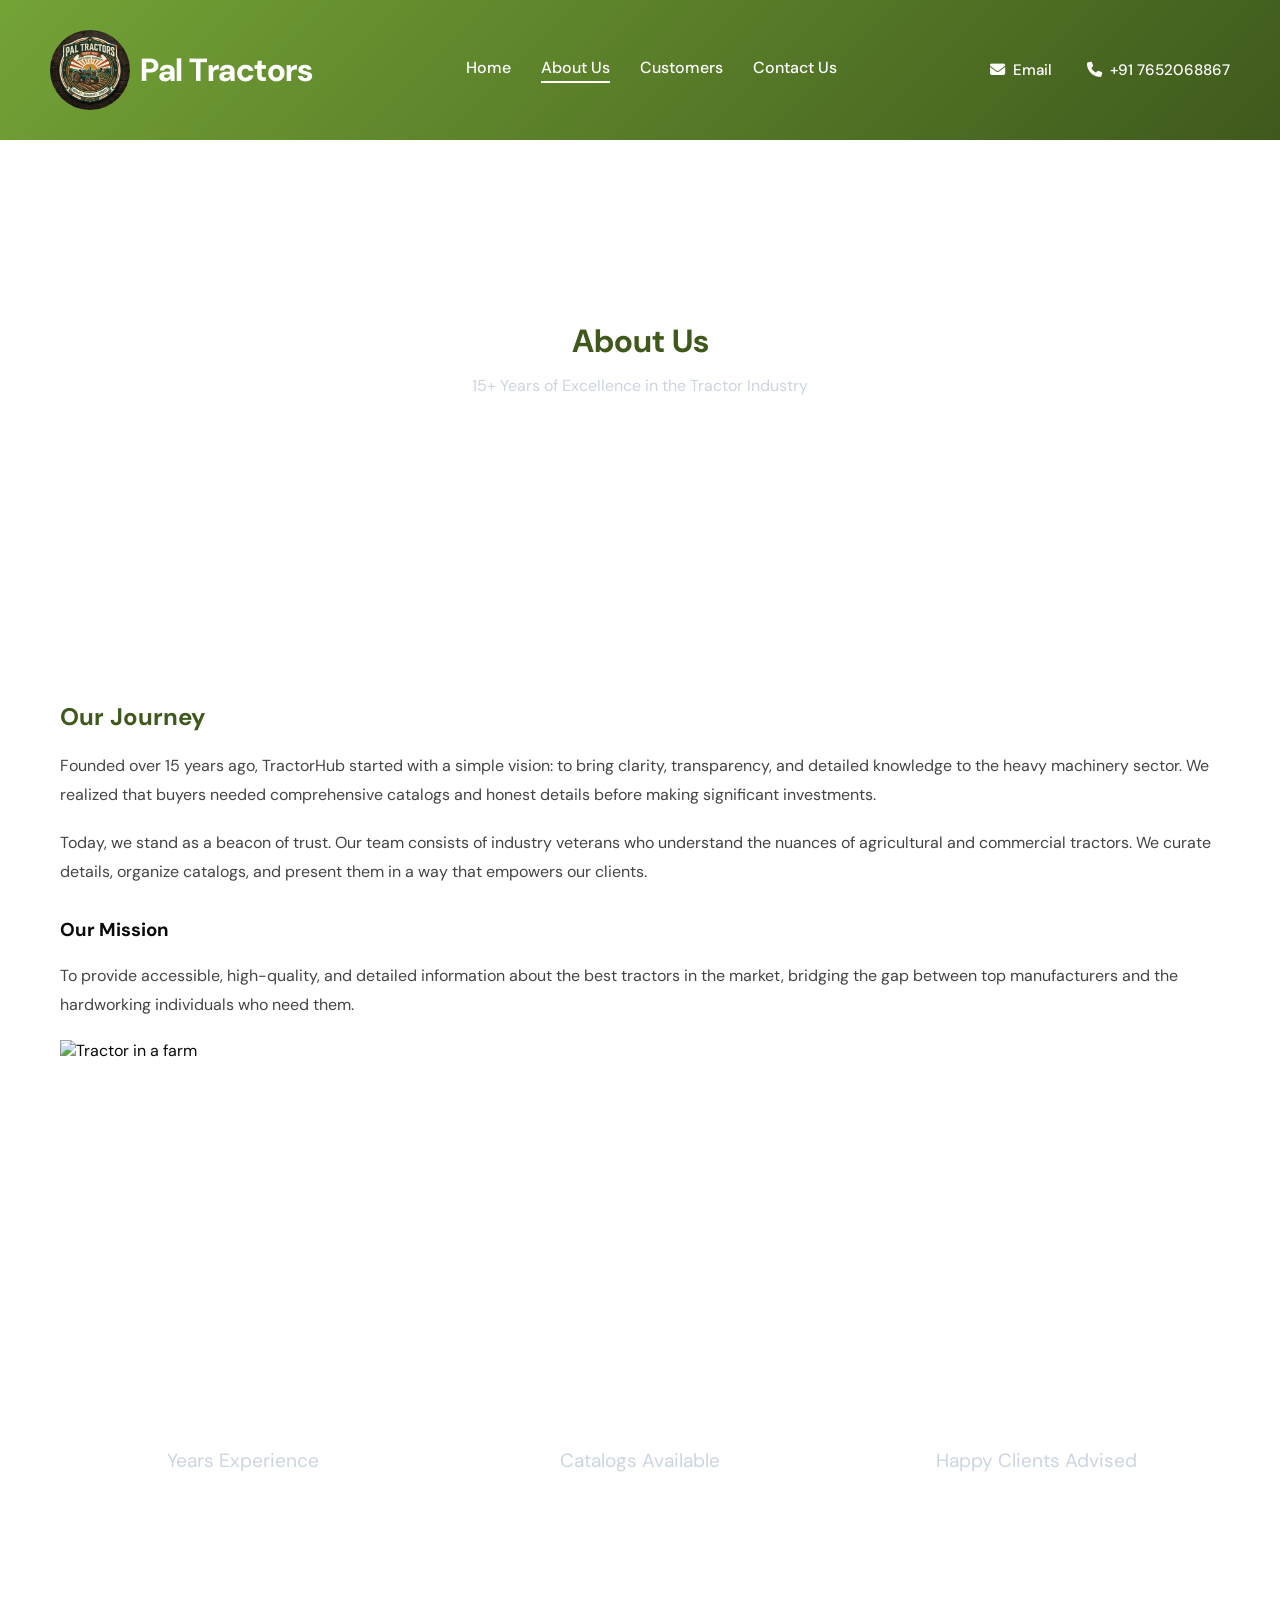
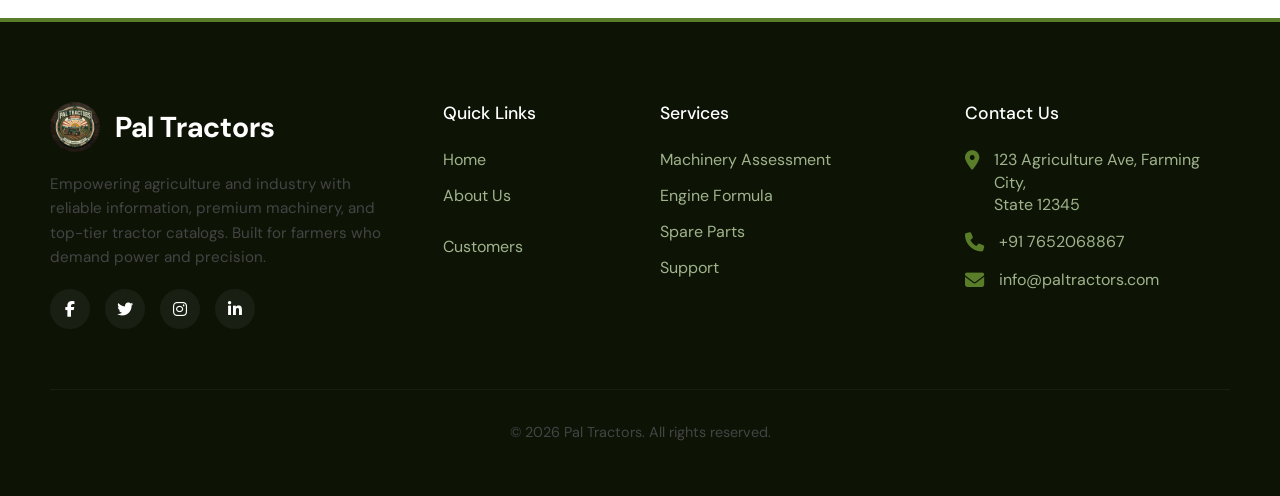
==== commit 371fafe0: "Fixed CSS encoding bug, removed catalogs page, added generic page styles" ====
--- a/about.html
+++ b/about.html
@@ -1,4 +1,4 @@
-<!DOCTYPE html>
+﻿<!DOCTYPE html>
 <html lang="en">
 <head>
     <meta charset="UTF-8">
@@ -21,7 +21,6 @@
             <nav class="nav-links">
                 <a href="index.html">Home</a>
                 <a href="about.html" class="active">About Us</a>
-                <a href="catalogs.html">Catalogs</a>
                 <a href="customers.html">Customers</a>
                 <a href="contact.html">Contact Us</a>
             </nav>
@@ -101,7 +100,7 @@
                     <ul class="footer-links">
                         <li><a href="index.html">Home</a></li>
                         <li><a href="about.html">About Us</a></li>
-                        <li><a href="catalogs.html">Catalogs</a></li>
+                        <li></li>
                         <li><a href="customers.html">Customers</a></li>
                     </ul>
                 </div>
@@ -143,3 +142,4 @@
 
 </body>
 </html>
+
--- a/css/style.css
+++ b/css/style.css
@@ -370,12 +370,59 @@
   color: #999;
 }
 
+/* Generic Page Styles */
+.page-container, .container {
+  max-width: 1200px;
+  margin: 120px auto 60px;
+  padding: 0 20px;
+}
+h1, h2, h3 { color: var(--dark-green); margin-bottom: 20px; }
+p { color: #444; line-height: 1.8; margin-bottom: 20px; }
+.section-padding { padding: 60px 0; }
+.text-center { text-align: center; }
+.features-grid, .grid-container {
+  display: grid;
+  grid-template-columns: repeat(auto-fit, minmax(300px, 1fr));
+  gap: 30px;
+  margin-top: 40px;
+}
+.feature-card {
+  background: var(--off-white);
+  padding: 30px;
+  border-radius: 10px;
+  text-align: center;
+}
+
+/* Premium Footer */
+.premium-footer {
+  background-color: #0d1406;
+  color: #a0b38c;
+  padding: 80px 50px 30px;
+  border-top: 4px solid var(--primary-green);
+}
+.footer-container { max-width: 1400px; margin: 0 auto; }
+.footer-top { display: grid; grid-template-columns: 2fr 1fr 1.5fr 1.5fr; gap: 40px; margin-bottom: 60px; }
+.footer-brand .footer-logo { display: flex; align-items: center; gap: 15px; font-size: 1.8rem; font-weight: 700; color: var(--white); margin-bottom: 20px; }
+.footer-brand .footer-logo img { width: 50px; height: 50px; border-radius: 50%; }
+.footer-desc { font-size: 0.95rem; line-height: 1.6; max-width: 350px; }
+.footer-title { color: var(--white); font-size: 1.1rem; font-weight: 500; margin-bottom: 25px; }
+.footer-links { display: flex; flex-direction: column; gap: 15px; }
+.footer-links a { transition: var(--transition); }
+.footer-links a:hover { color: var(--primary-green); padding-left: 5px; }
+.footer-contact li { display: flex; gap: 15px; margin-bottom: 15px; line-height: 1.4; }
+.footer-contact i { color: var(--primary-green); font-size: 1.2rem; margin-top: 2px; }
+.footer-social { display: flex; gap: 15px; margin-top: 20px; }
+.footer-social a { width: 40px; height: 40px; border-radius: 50%; background-color: rgba(255,255,255,0.05); display: flex; align-items: center; justify-content: center; color: var(--white); transition: var(--transition); }
+.footer-social a:hover { background-color: var(--primary-green); transform: translateY(-3px); }
+.footer-bottom { text-align: center; padding-top: 30px; border-top: 1px solid rgba(255,255,255,0.05); font-size: 0.9rem; }
+
 /* Responsive */
 @media (max-width: 1024px) {
   .huge-title { font-size: 3.5rem; }
   .bottom-banner-wrapper { flex-direction: column; margin-top: 0; }
   .hero-section { padding-bottom: 60px; min-height: auto; padding: 120px 30px 0; }
   .banner-left, .banner-center, .banner-right { padding: 30px; }
+  .footer-top { grid-template-columns: 1fr 1fr; }
 }
 
 @media (max-width: 768px) {
@@ -400,32 +447,7 @@
   .banner-bg-img { width: 150px; height: 100px; right: 0; bottom: 0; }
   .banner-right { flex-direction: column; text-align: center; }
   .avatars { justify-content: center; }
-}
-
- / *   P r e m i u m   F o o t e r   * / 
- . p r e m i u m - f o o t e r   { 
-     b a c k g r o u n d - c o l o r :   # 0 d 1 4 0 6 ; 
-     c o l o r :   # a 0 b 3 8 c ; 
-     p a d d i n g :   8 0 p x   5 0 p x   3 0 p x ; 
-     b o r d e r - t o p :   4 p x   s o l i d   v a r ( - - p r i m a r y - g r e e n ) ; 
- } 
- . f o o t e r - c o n t a i n e r   {   m a x - w i d t h :   1 4 0 0 p x ;   m a r g i n :   0   a u t o ;   } 
- . f o o t e r - t o p   {   d i s p l a y :   g r i d ;   g r i d - t e m p l a t e - c o l u m n s :   2 f r   1 f r   1 . 5 f r   1 . 5 f r ;   g a p :   4 0 p x ;   m a r g i n - b o t t o m :   6 0 p x ;   } 
- . f o o t e r - b r a n d   . f o o t e r - l o g o   {   d i s p l a y :   f l e x ;   a l i g n - i t e m s :   c e n t e r ;   g a p :   1 5 p x ;   f o n t - s i z e :   1 . 8 r e m ;   f o n t - w e i g h t :   7 0 0 ;   c o l o r :   v a r ( - - w h i t e ) ;   m a r g i n - b o t t o m :   2 0 p x ;   } 
- . f o o t e r - b r a n d   . f o o t e r - l o g o   i m g   {   w i d t h :   5 0 p x ;   h e i g h t :   5 0 p x ;   b o r d e r - r a d i u s :   5 0 % ;   } 
- . f o o t e r - d e s c   {   f o n t - s i z e :   0 . 9 5 r e m ;   l i n e - h e i g h t :   1 . 6 ;   m a x - w i d t h :   3 5 0 p x ;   } 
- . f o o t e r - t i t l e   {   c o l o r :   v a r ( - - w h i t e ) ;   f o n t - s i z e :   1 . 1 r e m ;   f o n t - w e i g h t :   5 0 0 ;   m a r g i n - b o t t o m :   2 5 p x ;   } 
- . f o o t e r - l i n k s   {   d i s p l a y :   f l e x ;   f l e x - d i r e c t i o n :   c o l u m n ;   g a p :   1 5 p x ;   } 
- . f o o t e r - l i n k s   a   {   t r a n s i t i o n :   v a r ( - - t r a n s i t i o n ) ;   } 
- . f o o t e r - l i n k s   a : h o v e r   {   c o l o r :   v a r ( - - p r i m a r y - g r e e n ) ;   p a d d i n g - l e f t :   5 p x ;   } 
- . f o o t e r - c o n t a c t   l i   {   d i s p l a y :   f l e x ;   g a p :   1 5 p x ;   m a r g i n - b o t t o m :   1 5 p x ;   l i n e - h e i g h t :   1 . 4 ;   } 
- . f o o t e r - c o n t a c t   i   {   c o l o r :   v a r ( - - p r i m a r y - g r e e n ) ;   f o n t - s i z e :   1 . 2 r e m ;   m a r g i n - t o p :   2 p x ;   } 
- . f o o t e r - s o c i a l   {   d i s p l a y :   f l e x ;   g a p :   1 5 p x ;   m a r g i n - t o p :   2 0 p x ;   } 
- . f o o t e r - s o c i a l   a   {   w i d t h :   4 0 p x ;   h e i g h t :   4 0 p x ;   b o r d e r - r a d i u s :   5 0 % ;   b a c k g r o u n d - c o l o r :   r g b a ( 2 5 5 , 2 5 5 , 2 5 5 , 0 . 0 5 ) ;   d i s p l a y :   f l e x ;   a l i g n - i t e m s :   c e n t e r ;   j u s t i f y - c o n t e n t :   c e n t e r ;   c o l o r :   v a r ( - - w h i t e ) ;   t r a n s i t i o n :   v a r ( - - t r a n s i t i o n ) ;   } 
- . f o o t e r - s o c i a l   a : h o v e r   {   b a c k g r o u n d - c o l o r :   v a r ( - - p r i m a r y - g r e e n ) ;   t r a n s f o r m :   t r a n s l a t e Y ( - 3 p x ) ;   } 
- . f o o t e r - b o t t o m   {   t e x t - a l i g n :   c e n t e r ;   p a d d i n g - t o p :   3 0 p x ;   b o r d e r - t o p :   1 p x   s o l i d   r g b a ( 2 5 5 , 2 5 5 , 2 5 5 , 0 . 0 5 ) ;   f o n t - s i z e :   0 . 9 r e m ;   } 
- @ m e d i a   ( m a x - w i d t h :   1 0 2 4 p x )   {   . f o o t e r - t o p   {   g r i d - t e m p l a t e - c o l u m n s :   1 f r   1 f r ;   }   } 
- @ m e d i a   ( m a x - w i d t h :   7 6 8 p x )   {   . p r e m i u m - f o o t e r   {   p a d d i n g :   6 0 p x   2 0 p x   2 0 p x ;   }   . f o o t e r - t o p   {   g r i d - t e m p l a t e - c o l u m n s :   1 f r ;   g a p :   4 0 p x ;   }   } 
- - 
- +  
+  .premium-footer { padding: 60px 20px 20px; } 
+  .footer-top { grid-template-columns: 1fr; gap: 40px; }
+}
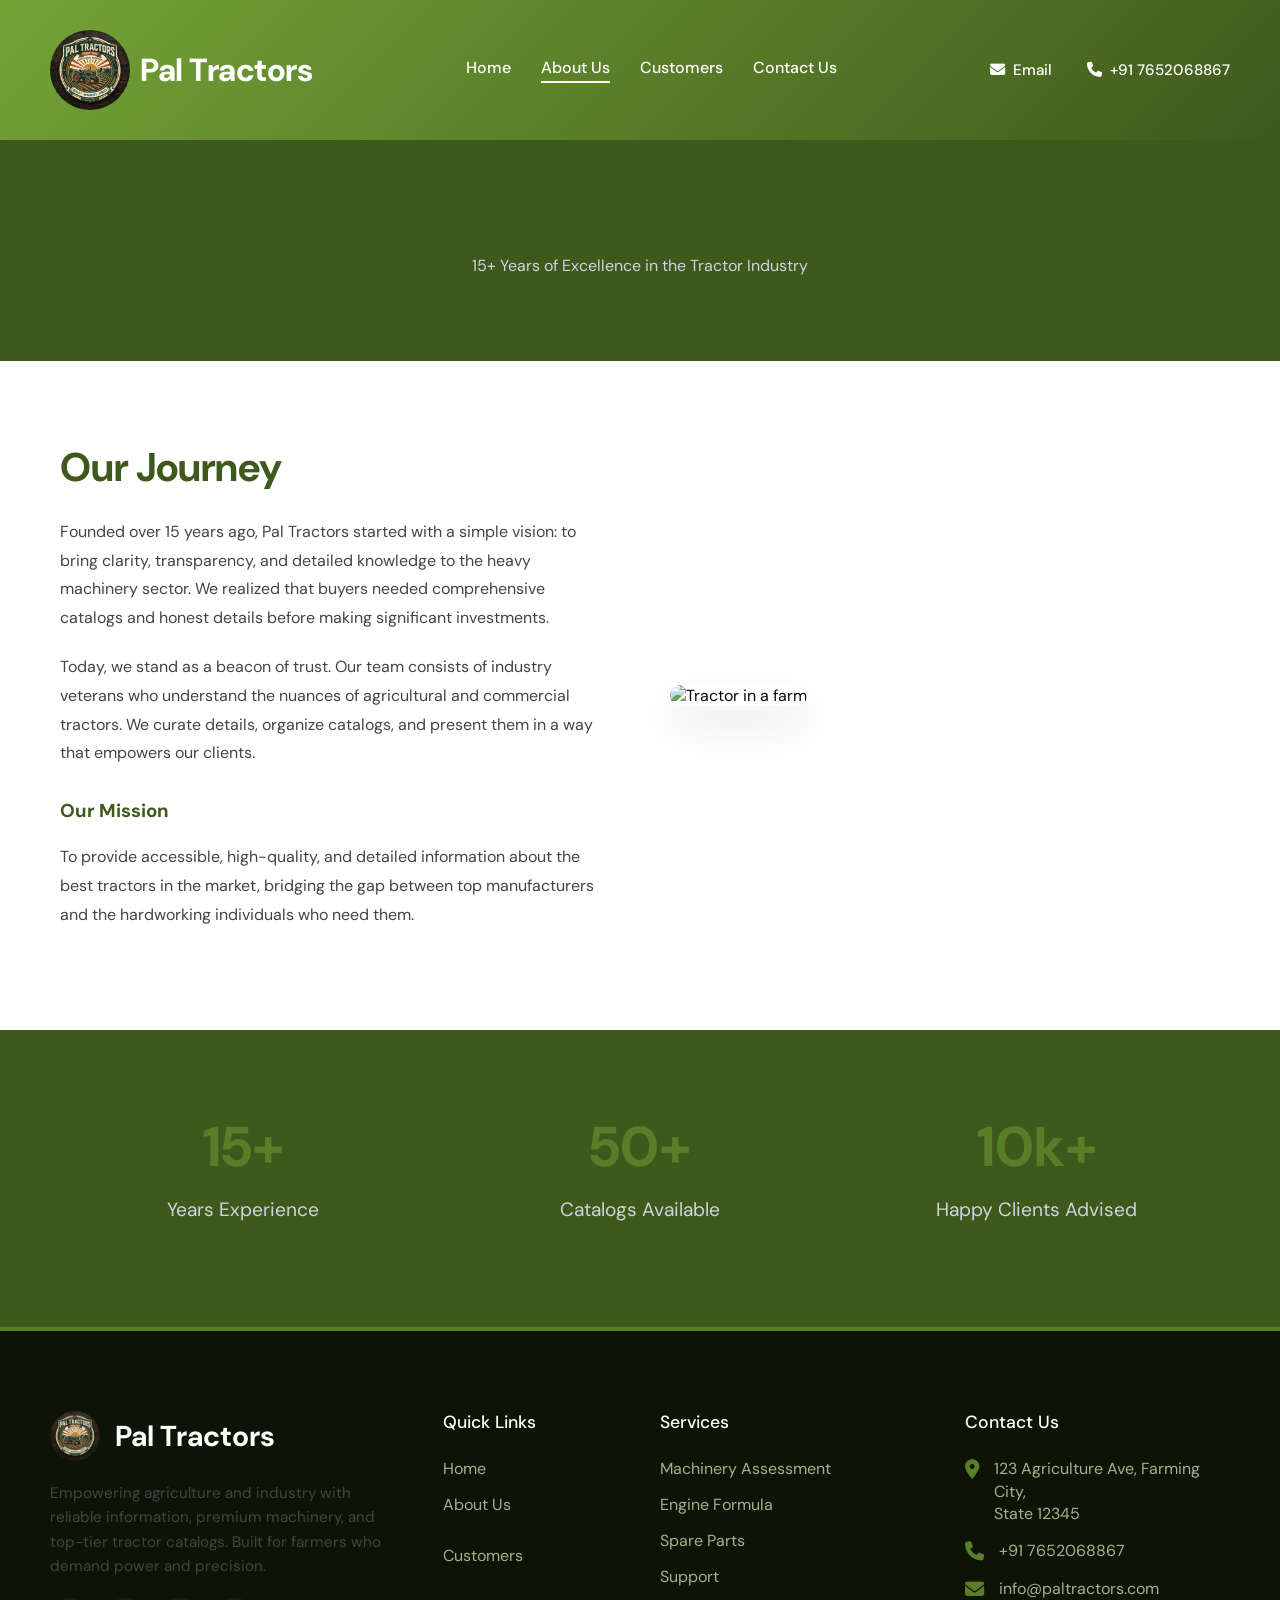
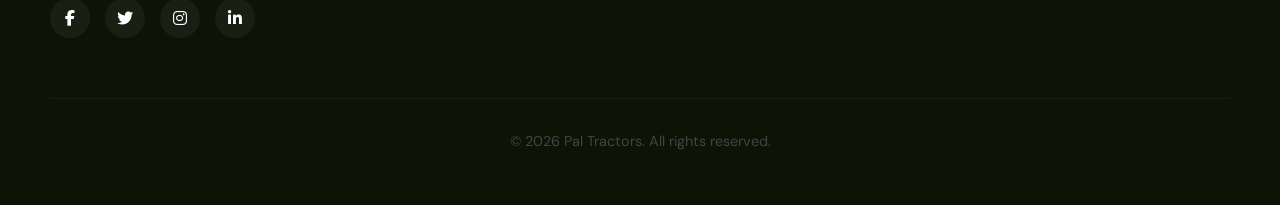
==== commit 5954229b: "Restored full CSS styling for subpages and updated brand names to Pal Tractors" ====
--- a/about.html
+++ b/about.html
@@ -3,7 +3,7 @@
 <head>
     <meta charset="UTF-8">
     <meta name="viewport" content="width=device-width, initial-scale=1.0">
-    <title>About Us - TractorHub</title>
+    <title>About Us - Pal Tractors</title>
     <link href="https://fonts.googleapis.com/css2?family=Inter:wght@300;400;600;700;800&display=swap" rel="stylesheet">
     <link rel="stylesheet" href="https://cdnjs.cloudflare.com/ajax/libs/font-awesome/6.4.0/css/all.min.css">
     <link rel="stylesheet" href="css/style.css">
@@ -45,7 +45,7 @@
         <div class="container about-flex">
             <div class="about-text">
                 <h2>Our Journey</h2>
-                <p>Founded over 15 years ago, TractorHub started with a simple vision: to bring clarity, transparency, and detailed knowledge to the heavy machinery sector. We realized that buyers needed comprehensive catalogs and honest details before making significant investments.</p>
+                <p>Founded over 15 years ago, Pal Tractors started with a simple vision: to bring clarity, transparency, and detailed knowledge to the heavy machinery sector. We realized that buyers needed comprehensive catalogs and honest details before making significant investments.</p>
                 <p>Today, we stand as a beacon of trust. Our team consists of industry veterans who understand the nuances of agricultural and commercial tractors. We curate details, organize catalogs, and present them in a way that empowers our clients.</p>
                 
                 <h3 style="margin-top: 30px; color: var(--primary-color);">Our Mission</h3>
@@ -143,3 +143,4 @@
 </body>
 </html>
 
+
--- a/css/style.css
+++ b/css/style.css
@@ -10,396 +10,102 @@
   --text-gray: #e5e5e5;
   --transition: all 0.3s ease;
   --font-main: 'DM Sans', sans-serif;
+  /* Legacy mapping for subpages */
+  --primary-color: var(--dark-green);
+  --secondary-color: var(--primary-green);
+  --text-light: #888;
 }
 
-* {
-  margin: 0;
-  padding: 0;
-  box-sizing: border-box;
-}
-
-body {
-  font-family: var(--font-main);
-  background-color: var(--white);
-  color: var(--black);
-  overflow-x: hidden;
-}
-
-a {
-  text-decoration: none;
-  color: inherit;
-}
-
+* { margin: 0; padding: 0; box-sizing: border-box; }
+body { font-family: var(--font-main); background-color: var(--white); color: var(--black); overflow-x: hidden; }
+a { text-decoration: none; color: inherit; }
 ul { list-style: none; }
 
 /* Transparent Navbar */
-header {
-  position: absolute;
-  top: 0;
-  left: 0;
-  right: 0;
-  z-index: 100;
-  padding: 30px 50px;
-}
-
-.nav-container {
-  display: flex;
-  justify-content: space-between;
-  align-items: center;
-  max-width: 1400px;
-  margin: 0 auto;
-  color: var(--white);
-}
-
-.logo {
-  font-size: 1.8rem;
-  font-weight: 800;
-  letter-spacing: -0.5px;
-}
-
-.nav-links {
-  display: flex;
-  gap: 30px;
-  font-size: 1rem;
-  font-weight: 500;
-}
-
-/* Nav underline effect */
-.nav-links a {
-  position: relative;
-  padding-bottom: 5px;
-  transition: var(--transition);
-}
-.nav-links a::after {
-  content: '';
-  position: absolute;
-  bottom: 0;
-  left: 0;
-  width: 0;
-  height: 2px;
-  background-color: var(--white);
-  transition: width 0.3s ease;
-}
-.nav-links a:hover::after, .nav-links a.active::after {
-  width: 100%;
-}
-.nav-links a:hover {
-  opacity: 1;
-}
-
-.nav-icons {
-  display: flex;
-  align-items: center;
-  gap: 20px;
-  font-size: 1rem;
-  font-weight: 500;
-}
-
-.nav-icons a {
-  display: flex;
-  align-items: center;
-  gap: 8px;
-  transition: var(--transition);
-}
-.nav-icons a:hover {
-  opacity: 0.8;
-}
+header { position: absolute; top: 0; left: 0; right: 0; z-index: 100; padding: 30px 50px; }
+.nav-container { display: flex; justify-content: space-between; align-items: center; max-width: 1400px; margin: 0 auto; color: var(--white); }
+.logo { font-size: 1.8rem; font-weight: 800; letter-spacing: -0.5px; }
+.nav-links { display: flex; gap: 30px; font-size: 1rem; font-weight: 500; }
+.nav-links a { position: relative; padding-bottom: 5px; transition: var(--transition); }
+.nav-links a::after { content: ''; position: absolute; bottom: 0; left: 0; width: 0; height: 2px; background-color: var(--white); transition: width 0.3s ease; }
+.nav-links a:hover::after, .nav-links a.active::after { width: 100%; }
+.nav-links a:hover { opacity: 1; }
+.nav-icons { display: flex; align-items: center; gap: 20px; font-size: 1rem; font-weight: 500; }
+.nav-icons a { display: flex; align-items: center; gap: 8px; transition: var(--transition); }
+.nav-icons a:hover { opacity: 0.8; }
 
 /* Hero Section */
-.hero-section {
-  position: relative;
-  min-height: 100vh;
-  background: linear-gradient(135deg, #74a336 0%, #3f591c 100%);
-  display: flex;
-  flex-direction: column;
-  justify-content: center;
-  padding: 120px 50px 0;
-  overflow: hidden;
-}
-
-.hero-bg-image {
-  position: absolute;
-  top: 0;
-  left: 0;
-  width: 100%;
-  height: 100%;
-  object-fit: cover;
-  opacity: 0.3;
-  mix-blend-mode: overlay;
-  pointer-events: none;
-}
-
-.hero-content {
-  position: relative;
-  z-index: 10;
-  max-width: 1400px;
-  margin: 0 auto;
-  width: 100%;
-  display: flex;
-  align-items: center;
-  justify-content: space-between;
-}
-
-.hero-left {
-  flex: 1;
-  max-width: 650px;
-  color: var(--white);
-}
-
-.huge-title {
-  font-size: 5.5rem;
-  line-height: 0.95;
-  font-weight: 700;
-  letter-spacing: -2px;
-  margin-bottom: 40px;
-  position: relative;
-}
-
-.huge-title em {
-  font-weight: 400;
-  font-style: normal;
-  color: rgba(255, 255, 255, 0.7);
-}
-
-.check-badge {
-  display: inline-flex;
-  align-items: center;
-  justify-content: center;
-  width: 60px;
-  height: 60px;
-  background-color: rgba(255,255,255,0.2);
-  border-radius: 50%;
-  backdrop-filter: blur(5px);
-  margin-left: 15px;
-  vertical-align: middle;
-}
-
-.hero-action {
-  display: flex;
-  align-items: center;
-  gap: 30px;
-}
-
-.btn-explore {
-  background-color: var(--black);
-  color: var(--white);
-  padding: 18px 35px;
-  font-size: 1.1rem;
-  font-weight: 500;
-  display: inline-flex;
-  align-items: center;
-  gap: 10px;
-  transition: var(--transition);
-}
-
-.btn-explore:hover {
-  background-color: #222;
-  transform: translateY(-2px);
-}
-
-.hero-desc {
-  max-width: 250px;
-  font-size: 0.9rem;
-  line-height: 1.5;
-  color: var(--text-gray);
-}
-
-.hero-right {
-  flex: 1;
-  display: flex;
-  justify-content: flex-end;
-  position: relative;
-}
+.hero-section { position: relative; min-height: 100vh; background: linear-gradient(135deg, #74a336 0%, #3f591c 100%); display: flex; flex-direction: column; justify-content: center; padding: 120px 50px 0; overflow: hidden; }
+.hero-bg-image { position: absolute; top: 0; left: 0; width: 100%; height: 100%; object-fit: cover; opacity: 0.3; mix-blend-mode: overlay; pointer-events: none; }
+.hero-content { position: relative; z-index: 10; max-width: 1400px; margin: 0 auto; width: 100%; display: flex; align-items: center; justify-content: space-between; }
+.hero-left { flex: 1; max-width: 650px; color: var(--white); }
+.huge-title { font-size: 5.5rem; line-height: 0.95; font-weight: 700; letter-spacing: -2px; margin-bottom: 40px; position: relative; }
+.huge-title em { font-weight: 400; font-style: normal; color: rgba(255, 255, 255, 0.7); }
+.check-badge { display: inline-flex; align-items: center; justify-content: center; width: 60px; height: 60px; background-color: rgba(255,255,255,0.2); border-radius: 50%; backdrop-filter: blur(5px); margin-left: 15px; vertical-align: middle; }
+.hero-action { display: flex; align-items: center; gap: 30px; }
+.btn-explore { background-color: var(--black); color: var(--white); padding: 18px 35px; font-size: 1.1rem; font-weight: 500; display: inline-flex; align-items: center; gap: 10px; transition: var(--transition); }
+.btn-explore:hover { background-color: #222; transform: translateY(-2px); }
+.hero-desc { max-width: 250px; font-size: 0.9rem; line-height: 1.5; color: var(--text-gray); }
+.hero-right { flex: 1; display: flex; justify-content: flex-end; position: relative; }
 
 /* Image Slider inside Hero Right */
-.hero-slider {
-  position: relative;
-  width: 100%;
-  max-width: 600px;
-  height: 450px;
-  transform: rotate(3deg);
-  transition: transform 0.5s ease;
-}
-
-.hero-slider:hover {
-  transform: rotate(0deg) scale(1.02);
-}
-
-.hero-slider img {
-  position: absolute;
-  top: 0;
-  left: 0;
-  width: 100%;
-  height: 100%;
-  object-fit: cover;
-  border-radius: 20px;
-  box-shadow: 0 30px 60px rgba(0,0,0,0.3);
-  opacity: 0;
-  animation: slideFade 15s infinite;
-}
-
-/* Delay for each image to create a continuous loop */
+.hero-slider { position: relative; width: 100%; max-width: 600px; height: 450px; transform: rotate(3deg); transition: transform 0.5s ease; }
+.hero-slider:hover { transform: rotate(0deg) scale(1.02); }
+.hero-slider img { position: absolute; top: 0; left: 0; width: 100%; height: 100%; object-fit: cover; border-radius: 20px; box-shadow: 0 30px 60px rgba(0,0,0,0.3); opacity: 0; animation: slideFade 15s infinite; }
 .hero-slider img:nth-child(1) { animation-delay: 0s; }
 .hero-slider img:nth-child(2) { animation-delay: 5s; }
 .hero-slider img:nth-child(3) { animation-delay: 10s; }
-
-@keyframes slideFade {
-  0% { opacity: 0; transform: scale(1.05); }
-  5% { opacity: 1; transform: scale(1); }
-  33% { opacity: 1; transform: scale(1); }
-  38% { opacity: 0; transform: scale(0.95); }
-  100% { opacity: 0; }
-}
+@keyframes slideFade { 0% { opacity: 0; transform: scale(1.05); } 5% { opacity: 1; transform: scale(1); } 33% { opacity: 1; transform: scale(1); } 38% { opacity: 0; transform: scale(0.95); } 100% { opacity: 0; } }
 
 /* Bottom Banner */
-.bottom-banner-wrapper {
-  position: relative;
-  z-index: 20;
-  max-width: 1400px;
-  margin: -60px auto 40px;
-  display: flex;
-  box-shadow: 0 20px 40px rgba(0,0,0,0.15);
-}
-
-.banner-left, .banner-center, .banner-right {
-  padding: 40px;
-}
-
-.banner-left {
-  flex: 2;
-  background-color: var(--off-white);
-  position: relative;
-  overflow: hidden;
-}
-
-.banner-left h3 {
-  font-size: 1.8rem;
-  font-weight: 500;
-  line-height: 1.2;
-  margin-bottom: 20px;
-  max-width: 300px;
-}
-
-.banner-link {
-  font-size: 0.9rem;
-  font-weight: 500;
-  text-decoration: underline;
-  color: #555;
-}
-
-.banner-bg-img {
-  position: absolute;
-  right: -20px;
-  bottom: -20px;
-  width: 300px;
-  height: 200px;
-  object-fit: cover;
-  opacity: 0.9;
-  border-radius: 20px;
-  box-shadow: -10px -10px 30px rgba(0,0,0,0.05);
-}
-
-.banner-center {
-  flex: 1;
-  background-color: var(--white);
-  display: flex;
-  flex-direction: column;
-  justify-content: space-between;
-}
-
-.icon-circle {
-  width: 40px;
-  height: 40px;
-  border-radius: 50%;
-  background-color: var(--black);
-  color: var(--white);
-  display: flex;
-  align-items: center;
-  justify-content: center;
-  margin-bottom: 15px;
-}
-
-.banner-center p {
-  font-size: 0.95rem;
-  color: #555;
-  margin-bottom: 20px;
-}
-
-.carousel-dots {
-  display: flex;
-  gap: 8px;
-}
-
-.carousel-dots span {
-  width: 25px;
-  height: 2px;
-  background-color: #ddd;
-}
-.carousel-dots span.active { background-color: var(--black); }
-
-.banner-right {
-  flex: 1.5;
-  background-color: var(--black);
-  color: var(--white);
-  display: flex;
-  align-items: center;
-  gap: 20px;
-}
-
-.avatars {
-  display: flex;
-}
-
-.avatars img {
-  width: 50px;
-  height: 50px;
-  border-radius: 50%;
-  border: 2px solid var(--black);
-  margin-left: -15px;
-  object-fit: cover;
-}
+.bottom-banner-wrapper { position: relative; z-index: 20; max-width: 1400px; margin: -60px auto 40px; display: flex; box-shadow: 0 20px 40px rgba(0,0,0,0.15); }
+.banner-left, .banner-center, .banner-right { padding: 40px; }
+.banner-left { flex: 2; background-color: var(--off-white); position: relative; overflow: hidden; }
+.banner-left h3 { font-size: 1.8rem; font-weight: 500; line-height: 1.2; margin-bottom: 20px; max-width: 300px; }
+.banner-link { font-size: 0.9rem; font-weight: 500; text-decoration: underline; color: #555; }
+.banner-bg-img { position: absolute; right: -20px; bottom: -20px; width: 300px; height: 200px; object-fit: cover; opacity: 0.9; border-radius: 20px; box-shadow: -10px -10px 30px rgba(0,0,0,0.05); }
+.banner-center { flex: 1; background-color: var(--white); display: flex; flex-direction: column; justify-content: space-between; }
+.icon-circle { width: 40px; height: 40px; border-radius: 50%; background-color: var(--black); color: var(--white); display: flex; align-items: center; justify-content: center; margin-bottom: 15px; }
+.banner-center p { font-size: 0.95rem; color: #555; margin-bottom: 20px; }
+.banner-right { flex: 1.5; background-color: var(--black); color: var(--white); display: flex; align-items: center; gap: 20px; }
+.avatars { display: flex; }
+.avatars img { width: 50px; height: 50px; border-radius: 50%; border: 2px solid var(--black); margin-left: -15px; object-fit: cover; }
 .avatars img:first-child { margin-left: 0; }
-
-.stats h3 {
-  font-size: 1.8rem;
-  font-weight: 500;
-}
-
-.stats p {
-  font-size: 0.85rem;
-  color: #999;
-}
+.stats h3 { font-size: 1.8rem; font-weight: 500; }
+.stats p { font-size: 0.85rem; color: #999; }
 
 /* Generic Page Styles */
-.page-container, .container {
-  max-width: 1200px;
-  margin: 120px auto 60px;
-  padding: 0 20px;
-}
+.page-container, .container { max-width: 1200px; margin: 0 auto; padding: 0 20px; }
 h1, h2, h3 { color: var(--dark-green); margin-bottom: 20px; }
 p { color: #444; line-height: 1.8; margin-bottom: 20px; }
-.section-padding { padding: 60px 0; }
+.section-padding { padding: 80px 0; }
 .text-center { text-align: center; }
-.features-grid, .grid-container {
-  display: grid;
-  grid-template-columns: repeat(auto-fit, minmax(300px, 1fr));
-  gap: 30px;
-  margin-top: 40px;
-}
-.feature-card {
-  background: var(--off-white);
-  padding: 30px;
-  border-radius: 10px;
-  text-align: center;
-}
+.features-grid, .grid-container { display: grid; grid-template-columns: repeat(auto-fit, minmax(300px, 1fr)); gap: 30px; margin-top: 40px; }
+.feature-card { background: var(--off-white); padding: 40px; border-radius: 20px; text-align: center; transition: var(--transition); border: 1px solid rgba(0,0,0,0.05); }
+.feature-card:hover { transform: translateY(-5px); box-shadow: 0 20px 40px rgba(0,0,0,0.08); }
+
+/* About Section */
+.about-flex { display: flex; gap: 60px; align-items: center; }
+.about-text { flex: 1; }
+.about-text h2 { font-size: 2.5rem; margin-bottom: 25px; }
+.about-img { flex: 1; }
+.about-img img { width: 100%; border-radius: 20px; box-shadow: 0 20px 40px rgba(0,0,0,0.1); }
+
+/* Contact Section */
+.contact-wrapper { display: grid; grid-template-columns: 1fr 1fr; gap: 50px; background: var(--white); padding: 50px; border-radius: 20px; box-shadow: 0 20px 50px rgba(0,0,0,0.08); margin-top: -60px; position: relative; z-index: 10; }
+.contact-info h2 { font-size: 2rem; margin-bottom: 20px; }
+.info-item { display: flex; gap: 20px; margin-bottom: 30px; }
+.info-item i { font-size: 1.5rem; color: var(--primary-green); margin-top: 5px; }
+.info-item h4 { color: var(--dark-green); margin-bottom: 5px; font-size: 1.1rem; }
+.form-group { margin-bottom: 20px; }
+.form-control { width: 100%; padding: 15px; border: 1px solid #e1e1e1; border-radius: 8px; font-family: var(--font-main); background: var(--off-white); transition: var(--transition); font-size: 0.95rem; }
+.form-control:focus { outline: none; border-color: var(--primary-green); background: var(--white); box-shadow: 0 0 0 4px rgba(90, 125, 42, 0.1); }
+textarea.form-control { min-height: 150px; resize: vertical; }
+.btn-primary { background: var(--primary-green); color: var(--white); padding: 15px 30px; border: none; border-radius: 8px; cursor: pointer; font-size: 1.1rem; font-weight: 600; transition: var(--transition); }
+.btn-primary:hover { background: var(--dark-green); transform: translateY(-2px); box-shadow: 0 10px 20px rgba(0,0,0,0.1); }
 
 /* Premium Footer */
-.premium-footer {
-  background-color: #0d1406;
-  color: #a0b38c;
-  padding: 80px 50px 30px;
-  border-top: 4px solid var(--primary-green);
-}
+.premium-footer { background-color: #0d1406; color: #a0b38c; padding: 80px 50px 30px; border-top: 4px solid var(--primary-green); }
 .footer-container { max-width: 1400px; margin: 0 auto; }
 .footer-top { display: grid; grid-template-columns: 2fr 1fr 1.5fr 1.5fr; gap: 40px; margin-bottom: 60px; }
 .footer-brand .footer-logo { display: flex; align-items: center; gap: 15px; font-size: 1.8rem; font-weight: 700; color: var(--white); margin-bottom: 20px; }
@@ -423,31 +129,29 @@
   .hero-section { padding-bottom: 60px; min-height: auto; padding: 120px 30px 0; }
   .banner-left, .banner-center, .banner-right { padding: 30px; }
   .footer-top { grid-template-columns: 1fr 1fr; }
+  .about-flex { flex-direction: column; }
 }
 
 @media (max-width: 768px) {
   header { padding: 15px 20px; }
   .nav-links { display: none; }
-  .nav-icons span { display: none; } /* Hide text on mobile, keep icons */
+  .nav-icons span { display: none; }
   .logo { font-size: 1.3rem !important; }
   .logo img { height: 50px !important; width: 50px !important; }
-  
   .hero-section { padding: 100px 20px 40px; }
   .hero-content { flex-direction: column; text-align: center; gap: 30px; }
   .hero-action { flex-direction: column; align-items: center; }
   .hero-desc { margin-top: 15px; }
   .huge-title { font-size: 2.5rem; }
   .check-badge { display: none; }
-  
   .hero-slider { max-width: 100%; height: 250px; transform: none; }
   .hero-slider:hover { transform: none; }
-  
   .bottom-banner-wrapper { margin-top: 20px; }
   .banner-left h3 { font-size: 1.5rem; }
   .banner-bg-img { width: 150px; height: 100px; right: 0; bottom: 0; }
   .banner-right { flex-direction: column; text-align: center; }
   .avatars { justify-content: center; }
-  
   .premium-footer { padding: 60px 20px 20px; } 
   .footer-top { grid-template-columns: 1fr; gap: 40px; }
+  .contact-wrapper { grid-template-columns: 1fr; padding: 30px; }
 }
